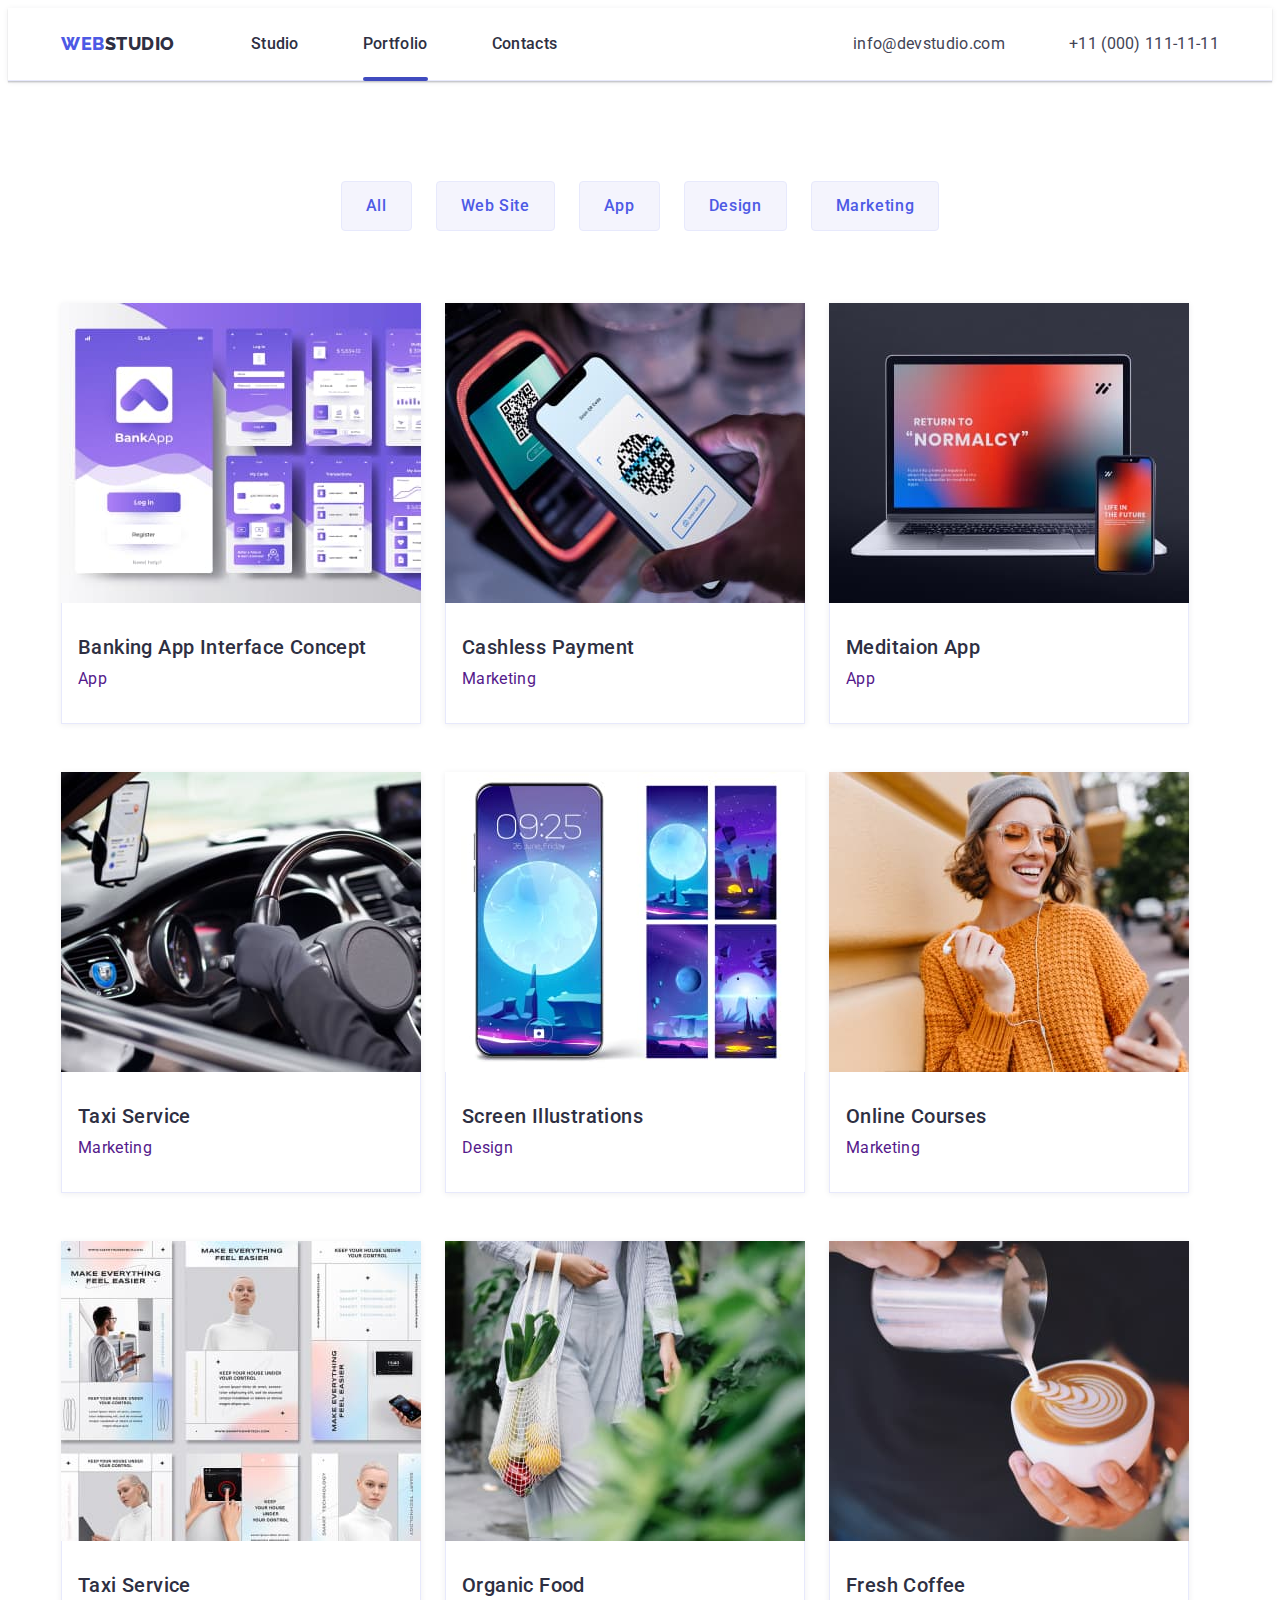
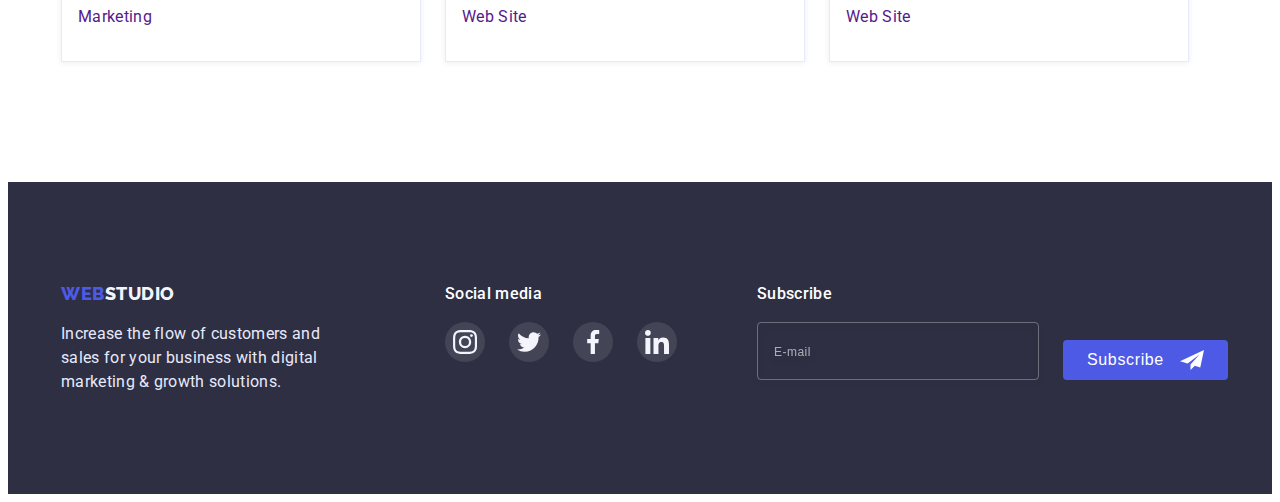
==== portfolio.html @ d03c4523 "Start" ====
<!DOCTYPE html>
<html lang="eng">
	<head>
		<meta charset="UTF-8">
		<meta http-equiv="X-UA-Compatible" content="IE=edge">
		<meta name="viewport" content="width=device-width, initial-scale=1.0">
		<title>Portfolio</title>
		<link rel="preconnect" href="https://fonts.googleapis.com">
		<link rel="preconnect" href="https://fonts.gstatic.com" crossorigin>
		<link href="https://fonts.googleapis.com/css2?family=Raleway:wght@800&family=Roboto:wght@400;500;700;900&display=swap" rel="stylesheet">
		<link rel="stylesheet" href="https://cdnjs.cloudflare.com/ajax/libs/modern-normalize/1.1.0/modern-normalize.min.css"
			integrity="sha512-wpPYUAdjBVSE4KJnH1VR1HeZfpl1ub8YT/NKx4PuQ5NmX2tKuGu6U/JRp5y+Y8XG2tV+wKQpNHVUX03MfMFn9Q=="
			crossorigin="anonymous" referrerpolicy="no-referrer" />
		<link rel="stylesheet" href="./css/styles.css">
	</head>
	<body>
		<header class="header">
			<div class="container container-header">
				<nav class="nav-menu">
					<a href="./index.html" class="logo link"><span class="accent">Web</span>Studio</a>
					<ul class="menu list">
						<li class="menu-item"><a href="./index.html" class="menu-item-link link">Studio</a></li>
						<li class="menu-item"><a href="./portfolio.html" class="menu-item-link link current">Portfolio</a></li>
						<li class="menu-item"><a href="#" class="menu-item-link link">Contacts</a></li>
					</ul>
				</nav>
				<address class="address">
					<ul class="contact list">
						<li class="contact-item"><a class="contact-item-link link" href="mailto:info@devstudio.com">info@devstudio.com</a></li>
						<li class="contact-item"><a class="contact-item-link link" href="tel:+110001111111">+11 (000) 111-11-11</a></li>
					</ul>
				</address>
			</div>
		</header>
		<main>
			<section class="breadcrumbs">
				<div class="container">
						<ul class="breadcrumbs-list list">
							<li class="breadcrumbs-list-item"><button class="breadcrumbs-btn" type="button">All</button></li>
							<li class="breadcrumbs-list-item"><button class="breadcrumbs-btn" type="button">Web Site</button></li>
							<li class="breadcrumbs-list-item"><button class="breadcrumbs-btn" type="button">App</button></li>
							<li class="breadcrumbs-list-item"><button class="breadcrumbs-btn" type="button">Design</button></li>
							<li class="breadcrumbs-list-item"><button class="breadcrumbs-btn" type="button">Marketing</button></li>
						</ul>
						<ul class="list wrap">
							<li class="picture">
								<a href="" class="picture-link link">
									<div class="hidden-list">
										<div class="overlay">
											<p class="overlay-text">
												14 Stylish and User-Friendly App Design Concepts · 
												Task Manager App · 
												Calorie Tracker App · 
												Exotic Fruit Ecommerce App ·
												Cloud Storage App
											</p>
										</div>
										<img src="./images/img1.jpg" alt="app" class="img" width="360" height="300" />
									</div>
										<div class="breadcrumbs-text breadcrumbs-border">
											<h3 class="list-title">Banking App Interface Concept</h3>
											<p class="text">App</p>
										</div>
								</a>
							</li>
							<li class="picture">
								<a href="" class="picture-link link">
									<div class="hidden-list">
										<div class="overlay">
											<p class="overlay-text">
												14 Stylish and User-Friendly App Design Concepts ·
												Task Manager App ·
												Calorie Tracker App ·
												Exotic Fruit Ecommerce App ·
												Cloud Storage App
											</p>
										</div>
										<img src="./images/img2.jpg" alt="marketing" class="img" width="360" height="300" />
									</div>
									<div class="breadcrumbs-text breadcrumbs-border">
										<h3 class="list-title">Cashless Payment</h3>
										<p class="text">Marketing</p>
									</div>
								</a>
							</li>
							<li class="picture">
								<a href="" class="picture-link link">
									<div class="hidden-list">
										<div class="overlay">
											<p class="overlay-text">
												14 Stylish and User-Friendly App Design Concepts ·
												Task Manager App ·
												Calorie Tracker App ·
												Exotic Fruit Ecommerce App ·
												Cloud Storage App
											</p>
										</div>
										<img src="./images/img3.jpg" alt="app" class="img" width="360" height="300" />
									</div>
									<div class="breadcrumbs-text breadcrumbs-border">
										<h3 class="list-title">Meditaion App</h3>
										<p class="text">App</p>
									</div>
								</a>
							</li>
							<li class="picture">
								<a href="" class="picture-link link">
									<div class="hidden-list">
										<div class="overlay">
											<p class="overlay-text">
												14 Stylish and User-Friendly App Design Concepts ·
												Task Manager App ·
												Calorie Tracker App ·
												Exotic Fruit Ecommerce App ·
												Cloud Storage App
											</p>
										</div>
										<img src="./images/img4.jpg" alt="marketing" class="img" width="360" height="300" />
									</div>
									<div class="breadcrumbs-text breadcrumbs-border">
										<h3 class="list-title">Taxi Service</h3>
										<p class="text">Marketing</p>
									</div>
								</a>
							</li>
							<li class="picture">
								<a href="" class="picture-link link">
									<div class="hidden-list">
										<div class="overlay">
											<p class="overlay-text">
												14 Stylish and User-Friendly App Design Concepts ·
												Task Manager App ·
												Calorie Tracker App ·
												Exotic Fruit Ecommerce App ·
												Cloud Storage App
											</p>
										</div>
										<img src="./images/img5.jpg" alt="design" class="img" width="360" height="300" />
									</div>
									<div class="breadcrumbs-text breadcrumbs-border">
										<h3 class="list-title">Screen Illustrations</h3>
										<p class="text">Design</p>
									</div>
								</a>
							</li>
							<li class="picture">
								<a href="" class="picture-link link">
									<div class="hidden-list">
										<div class="overlay">
											<p class="overlay-text">
												14 Stylish and User-Friendly App Design Concepts ·
												Task Manager App ·
												Calorie Tracker App ·
												Exotic Fruit Ecommerce App ·
												Cloud Storage App
											</p>
										</div>
										<img src="./images/img6.jpg" alt="marketing" class="img" width="360" height="300" />
									</div>
									<div class="breadcrumbs-text breadcrumbs-border">
										<h3 class="list-title">Online Courses</h3>
										<p class="text">Marketing</p>
									</div>
								</a>
						</li>
						<li class="picture">
							<a href="" class="picture-link link">
								<div class="hidden-list">
									<div class="overlay">
										<p class="overlay-text">
											14 Stylish and User-Friendly App Design Concepts ·
											Task Manager App ·
											Calorie Tracker App ·
											Exotic Fruit Ecommerce App ·
											Cloud Storage App
										</p>
									</div>
									<img src="./images/img7.jpg" alt="design" class="img" width="360" height="300" />
								</div>
								<div class="breadcrumbs-text breadcrumbs-border">
									<h3 class="list-title">Taxi Service</h3>
									<p class="text">Marketing</p>
								</div>
							</a>
						</li>
						<li class="picture">
							<a href="" class="picture-link link">
								<div class="hidden-list">
									<div class="overlay">
										<p class="overlay-text">
											14 Stylish and User-Friendly App Design Concepts ·
											Task Manager App ·
											Calorie Tracker App ·
											Exotic Fruit Ecommerce App ·
											Cloud Storage App
										</p>
									</div>
									<img src="./images/img8.jpg" alt="website" class="img" width="360" height="300" />
								</div>
								<div class="breadcrumbs-text breadcrumbs-border">
									<h3 class="list-title">Organic Food</h3>
									<p class="text">Web Site</p>
								</div>
							</a>
						</li>
						<li class="picture">
							<a href="" class="picture-link link">
								<div class="hidden-list">
									<div class="overlay">
										<p class="overlay-text">
											14 Stylish and User-Friendly App Design Concepts ·
											Task Manager App ·
											Calorie Tracker App ·
											Exotic Fruit Ecommerce App ·
											Cloud Storage App
										</p>
									</div>
									<img src="./images/img9.jpg" alt="website" class="img" width="360" height="300" />
								</div>
								<div class="breadcrumbs-text breadcrumbs-border">
									<h3 class="list-title">Fresh Coffee</h3>
									<p class="text">Web Site</p>
								</div>
							</a>
						</li>
					</ul>
				</div>
			</section>
		</main>
		<footer class="footer">
			<div class="container footer-container">
				<div>
					<a href="./" class="logo link"><span class="accent">Web</span><span class="accent-light">Studio</span></a>
					<p class="text footer-text">Increase the flow of customers and
						sales for your business with digital
						marketing & growth solutions.</p>
				</div>
				<div class="soc-media">
					<p class="media">Social media</p>
					<ul class="list">
						<li>
							<a href="" class="soc-link">
								<svg class="soc-icon" width="24" height="24">
									<use href="./images/icons.svg#icon-instagram"></use>
								</svg>
							</a>
						</li>
						<li>
							<a href="" class="soc-link">
								<svg class="soc-icon" width="24" height="24">
									<use href="./images/icons.svg#icon-twitter"></use>
								</svg>
							</a>
						</li>
						<li>
							<a href="" class="soc-link">
								<svg class="soc-icon" width="24" height="24">
									<use href="./images/icons.svg#icon-facebook"></use>
								</svg>
							</a>
						</li>
						<li>
							<a href="" class="soc-link">
								<svg class="soc-icon" width="24" height="24">
									<use href="./images/icons.svg#icon-linkedin"></use>
								</svg>
							</a>
						</li>
					</ul>
				</div>
				<form class="footer-sub">
          <p class="footer-sub-label">Subscribe</p>
          <div class="footer-wraper">
            <input class="user-mail-sub" aria-label="email" type="mail" name="user-mail-sub" placeholder="E-mail"/>
            <button class="sub-btn" type="submit"> 
						<p class="footer-sub-titel">Subscribe</p>	
              <svg class="sub-svg">
                <use href="./images/icons.svg#icon-frame"></use>
              </svg>
            </button>
          </div>
        </form>
			</div>
		</footer>
	</body>
</html>
---- css/styles.css ----
/* --Utility-- */
:root {
  --main-dark-color: #2e2f42;
  --main-light-color: #f4f4fd;
  --hover-color: #404bbf;
  --social: #4d5ae5;
  --text-subt: #8e8f99;
  --function: 250ms cubic-bezier(0.4, 0, 0.2, 1);
}

body {
  font-family: "Roboto", sans-serif;
  letter-spacing: 0.02em;
  color: #434455;
}

h1,
h2,
h3,
h4,
p {
  margin: 0;
}

ul,
ol {
  margin: 0;
  padding-left: 0;
}

button {
  cursor: pointer;
}

.list {
  list-style: none;
  display: flex;
  column-gap: 24px;
}

.link {
  text-decoration: none;
}

.address {
  margin-left: auto;
}

.visually-hidden {
  position: absolute;
  white-space: nowrap;
  width: 1px;
  height: 1px;
  overflow: hidden;
  border: 0;
  padding: 0;
  clip: rect(0 0 0 0);
  clip-path: inset(50%);
  margin: -1px;
}

.section-img {
  padding-bottom: 120px;
}
.section {
  padding-top: 120px;
  padding-bottom: 120px;
}

.img {
  display: block;
  height: auto;
}

.container {
  max-width: 1158px;
  margin: 0 auto;
  padding: 0 15px;
}

.wrap {
  flex-wrap: wrap;
  margin-top: 72px;
  row-gap: 48px;
}

/* --Logo-- */

.logo {
  font-family: "Raleway";
  font-weight: 800;
  font-size: 18px;
  line-height: calc(24 / 18);
  align-items: center;
  letter-spacing: 0.03em;
  text-transform: uppercase;
  color: var(--main-dark-color);
}

.accent {
  color: var(--social);
}
.accent-light {
  color: var(--main-light-color);
}

/* --Nav-- */

.header {
  border-bottom: 1px solid #e7e9fc;
  padding: 24px 0;
  box-shadow: 0px 2px 1px rgba(46, 47, 66, 0.08),
    0px 1px 1px rgba(46, 47, 66, 0.16), 0px 1px 6px rgba(46, 47, 66, 0.08);
}
.container-header {
  display: flex;
  align-items: center;
}

.nav-menu {
  display: flex;
}

.menu {
  margin-left: 76px;
  display: flex;
}

.menu-item:not(:first-child) {
  margin-left: 40px;
}

.menu-item-link {
  font-weight: 500;
  font-size: 16px;
  line-height: calc(24 / 16);
  letter-spacing: 0.02em;
  color: var(--main-dark-color);
  position: relative;
  transition: color var(--function);
}

.current::after {
  content: "";
  position: absolute;
  display: block;
  top: 43px;
  width: 100%;
  height: 4px;
  background: #404bbf;
  border-radius: 2px;
}

.menu-item-link:is(:focus, :hover) {
  color: var(--hover-color);
}

.contact-item-link {
  font-style: normal;
  font-weight: 400;
  font-size: 16px;
  line-height: calc(24 / 16);
  letter-spacing: 0.02em;
  color: #434455;
  transition: color var(--function);
}

.contact-item:first-child {
  margin-right: 40px;
}

.contact-item-link:is(:focus, :hover) {
  color: var(--hover-color);
}

/* --Hero-- */

.hero {
  background-color: #2e2f42;
  background-image: linear-gradient(
      rgba(46, 47, 66, 0.7),
      rgba(46, 47, 66, 0.7)
    ),
    url(../images/hero-bg.jpg);
  background-repeat: no-repeat;
  background-position: center;
  background-size: 1440px, 1440px, cover;
  padding-top: 188px;
  padding-bottom: 188px;
}

.hero-title {
  font-weight: 600;
  font-size: 56px;
  line-height: calc(60 / 56);
  text-align: center;
  color: #ffffff;
  max-width: 490px;
  margin: 0 auto 48px auto;
}

.hero-btn-center {
  text-align: center;
}

.hero-btn {
  font-family: inherit;
  background-color: var(--social);
  font-weight: 500;
  font-size: 16px;
  line-height: calc(19 / 16);
  letter-spacing: 0.04em;
  color: #ffffff;
  border-radius: 4px;
  padding: 16px 32px;
  min-width: 180px;
  box-shadow: 0px 4px 4px rgba(0, 0, 0, 0.15);
  border: 0;
  transition: background-color var(--function);
}
.hero-btn:is(:focus, :hover) {
  background-color: var(--hover-color);
}

/* --Main Text-- */

.main-svg {
  background-color: #f4f4fd;
  display: flex;
  justify-content: center;
  align-items: center;
  height: 112px;
  width: 264px;
  margin-bottom: 8px;
}

.list-title {
  font-style: normal;
  font-weight: 500;
  font-size: 20px;
  line-height: calc(24 / 20);
  letter-spacing: 0.02em;
  color: var(--main-dark-color);
  margin-bottom: 8px;
}

.text {
  font-size: 16px;
  line-height: calc(24 / 16);
  width: 264px;
}

.title {
  font-weight: 600;
  font-size: 36px;
  line-height: calc(40 / 36);
  letter-spacing: 0.02em;
  text-align: center;
  text-transform: capitalize;
  color: var(--main-dark-color);
  margin-bottom: 72px;
}

/* --Team-- */

.team-list {
  background-color: var(--main-light-color);
}

.team-item {
  flex-basis: calc((100% - 72px) / 4);
}

.team {
  background-color: #fff;
  box-shadow: 0px 1px 6px rgba(46, 47, 66, 0.08),
    0px 1px 1px rgba(46, 47, 66, 0.16), 0px 2px 1px rgba(46, 47, 66, 0.08);
  border-radius: 0px 0px 4px 4px;
}

.team-text {
  padding-top: 32px;
  padding-bottom: 32px;
  text-align: center;
}

.team-soc-list {
  display: flex;
  justify-content: center;
  gap: 24px;
}

.team-soc-item {
  width: 40px;
  height: 40px;
}

.team-soc-link {
  width: 100%;
  height: 100%;
  display: flex;
  border-radius: 50%;
  margin-top: 8px;
  background-color: var(--social);
  align-items: center;
  justify-content: center;
  transition: background-color var(--function);
}
.team-soc-link:is(:focus, :hover) {
  background-color: var(--hover-color);
}

/* --customers-- */

.customers-list {
  margin: 0 auto;
}

.customers-link {
  display: flex;
  justify-content: center;
  align-items: center;
  border: 1px solid var(--text-subt);
  fill: var(--text-subt);
  border-radius: 4px;
  width: 168px;
  height: 88px;
  transition: border-color var(--function);
}
.customers-link:is(:focus, :hover) {
  border-color: var(--hover-color);
}
.customers-link:is(:focus, :hover) svg {
  fill: var(--hover-color);
}

.customers-icon {
  transition: fill var(--function);
}

/* --breadcrumbs-- */

.breadcrumbs {
  padding-top: 100px;
  padding-bottom: 120px;
}

.breadcrumbs-text {
  padding-left: 16px;
  padding-top: 32px;
  padding-bottom: 32px;
}

.breadcrumbs-list {
  justify-content: center;
}

.breadcrumbs-btn {
  font-family: inherit;
  font-weight: 500;
  font-size: 16px;
  line-height: calc(24 / 16);
  text-align: center;
  letter-spacing: 0.04em;
  color: var(--social);
  background-color: var(--main-light-color);
  border: 1px solid #e7e9fc;
  border-radius: 4px;
  padding: 12px 24px;
  transition: background-color var(--function), color var(--function),
    border-color var(--function), box-shadow var(--function);
}

.breadcrumbs-btn:is(:focus, :hover) {
  background-color: var(--hover-color);
  color: #ffffff;
  border-color: var(--hover-color);
  box-shadow: 0px 3px 1px rgba(0, 0, 0, 0.1), 0px 2px 1px rgba(0, 0, 0, 0.08),
    0px 2px 2px rgba(0, 0, 0, 0.12);
}

.breadcrumbs-border {
  border-bottom: 1px solid #e7e9fc;
  border-left: 1px solid #e7e9fc;
  border-right: 1px solid #e7e9fc;
}

.picture {
  box-shadow: 0px 1px 6px rgba(46, 47, 66, 0.08);
  transition: box-shadow var(--function);
}

.picture:is(:focus, :hover) {
  box-shadow: 0px 1px 6px rgba(46, 47, 66, 0.08),
    0px 1px 1px rgba(46, 47, 66, 0.16), 0px 2px 1px rgba(46, 47, 66, 0.08);
  cursor: pointer;
}

.picture-link:is(:focus, :hover) .overlay {
  transform: translate(0, 0);
}

.hidden-list {
  position: relative;
  overflow: hidden;
}

.overlay {
  padding: 40px 32px 0 32px;
  position: absolute;
  top: 0;
  left: 0;
  height: 100%;
  width: 100%;
  background-color: var(--social);
  transform: translateY(100%);
  transition: transform var(--function);
  /* overflow: auto; */
}

.overlay-text {
  font-weight: 400;
  font-size: 16px;
  line-height: calc(24 / 16);
  letter-spacing: 0.02em;
  color: #f4f4fd;
}

/* --Footer-- */

.footer {
  background-color: var(--main-dark-color);
  padding: 100px 0;
}

.footer-container {
  display: flex;
}

.footer-text {
  color: #e7e9fc;
  margin-top: 16px;
  width: 264px;
}

.soc-media {
  margin-left: 120px;
}

.media {
  color: #ffffff;
  margin-bottom: 16px;
  font-weight: 500;
  font-size: 16px;
  line-height: 24px;
}

.soc-link {
  display: flex;
  justify-content: center;
  align-items: center;
  fill: var(--main-light-color);
  background-color: rgba(255, 255, 255, 0.1);
  border-radius: 50%;
  height: 40px;
  width: 40px;
  transition: background-color var(--function);
}

.soc-link:is(:focus, :hover) {
  background-color: #31d0aa;
}

.footer-sub {
  margin-left: 80px;
}
.footer-wraper {
  display: flex;
  align-items: center;
  gap: 24px;
}

.user-mail-sub {
  border: 1px solid rgba(255, 255, 255, 0.3);
  filter: drop-shadow(0px 4px 4px rgba(0, 0, 0, 0.15));
  background-color: transparent;
  border-radius: 4px;
  padding: 8px 0 8px 16px;
  height: 40px;
  width: 264px;
  color: #ffffff;
}

.user-mail-sub::placeholder {
  font-size: 12px;
  line-height: 24px;
  letter-spacing: 0.04em;
  color: rgba(255, 255, 255, 0.6);
}

.footer-sub-label {
  font-weight: 500;
  font-size: 16px;
  line-height: 24px;
  letter-spacing: 0.02em;
  color: #ffffff;
  margin-bottom: 16px;
}

.sub-btn {
  display: flex;
  flex-direction: row;
  justify-content: center;
  align-self: end;
  max-height: 40px;
  gap: 16px;
  padding: 8px 24px;
  background: var(--social);
  border: 0;
  border-radius: 4px;
  color: #ffffff;
  transition: background-color var(--function), box-shadow var(--function),
    border-color var(--function);
}

.footer-sub-titel {
  font-weight: 500;
  font-size: 16px;
  line-height: calc(24 / 16);
  display: flex;
  align-items: center;
  text-align: center;
  letter-spacing: 0.04em;
}

.sub-btn:is(:hover, :focus) {
  background-color: var(--hover-color);
  box-shadow: 0px 4px 4px rgba(0, 0, 0, 0.15);
  border-color: var(--hover-color);
}

.sub-svg {
  height: 24px;
  width: 24px;
  fill: #ffffff;
}

/* -----------modal------------ */

.backdrop {
  position: fixed;
  top: 0;
  width: 100%;
  height: 100%;
  background-color: rgba(46, 47, 66, 0.4);
  transition: opacity var(--function), visibility var(--function);
}

.is-hidden {
  opacity: 0;
  visibility: hidden;
  pointer-events: none;
}

.modal {
  position: absolute;
  top: 50%;
  left: 50%;
  transform: translate(-50%, -50%) scale(1);
  width: 408px;
  min-height: 576px;
  background: #fcfcfc;
  box-shadow: 0px 1px 1px rgba(0, 0, 0, 0.14), 0px 1px 3px rgba(0, 0, 0, 0.12),
    0px 2px 1px rgba(0, 0, 0, 0.2);
  border-radius: 4px;
  padding: 72px 24px 24px 24px;
  transition: transform 300ms linear;
}

.backdrop.is-hidden .modal {
  transform: translate(-50%, -50%) scale(0);
}

.modal-close {
  width: 24px;
  height: 24px;
  background: #e7e9fc;
  border: 1px solid rgba(0, 0, 0, 0.1);
  border-radius: 50%;
  display: flex;
  justify-content: center;
  align-items: center;
  top: 24px;
  right: 24px;
  position: absolute;
  transition: background-color var(--function);
}

.modal-close-svg {
  fill: #000000;
  height: 8px;
  width: 8px;
}

.modal-close:is(:hover, :focus) {
  background-color: var(--hover-color);
}
.modal-close:is(:hover, :focus) .modal-close-svg {
  fill: #ffffff;
}

.modal-label {
  display: flex;
  flex-direction: column;
  margin-bottom: 8px;
}

.label-title {
  display: block;
  font-size: 12px;
  line-height: calc(16 / 12);
  letter-spacing: 0.04em;
  color: var(--text-subt);
  margin-bottom: 4px;
}

.modal-input-wrapper {
  position: relative;
}

.modal-input {
  width: 100%;
  padding-left: 38px;
  padding-top: 8px;
  padding-bottom: 8px;
  border: 1px solid rgba(33, 33, 33, 0.2);
  border-radius: 4px;
  outline: none;
  transition: border-color var(--function);
}
.modal-input:focus {
  border-color: var(--social);
}

.modal-input-svg {
  position: absolute;
  top: 50%;
  left: 16px;
  width: 18px;
  height: 18px;
  fill: var(--main-dark-color);
  transition: fill var(--function);
  transform: translateY(-50%);
}
.modal-input:focus + .modal-input-svg {
  fill: var(--social);
}

.modal-label-comment {
  display: block;
  margin-bottom: 16px;
}

.user-message {
  width: 360px;
  height: 120px;
  resize: none;
  border: 1px solid rgba(33, 33, 33, 0.2);
  border-radius: 4px;
  padding: 8px 16px;
  outline: none;
  transition: border-color var(--function);
}
.user-message:focus {
  border-color: var(--social);
}

.modal-check:checked + .label-check::before {
  border: 1.25px solid var(--hover-color);
  background-color: var(--hover-color);
}
.modal-check:focus + .label-check::before {
  border: 1.25px solid var(--hover-color);
}

.label-check {
  position: relative;
  display: flex;
  justify-content: center;
  margin-bottom: 24px;
  font-size: 12px;
  line-height: 16px;
  letter-spacing: 0.04em;
  color: #757575;
}
.label-check::before {
  content: "";
  position: absolute;
  left: 0;
  top: 0;
  height: 16px;
  width: 16px;
  border-radius: 2px;
  border: 1.25px solid var(--main-dark-color);
  background-image: url(../images/Vector.svg);
  background-position: 50% 50%;
  background-repeat: no-repeat;
  background-size: 10px 8px;
}

.modal-btn {
  padding: 16px 32px;
  background: var(--social);
  border: 0;
  border-radius: 4px;
  color: #ffffff;
  min-width: 169px;
  text-align: center;
  margin-left: 100px;
  transition: background-color var(--function), box-shadow var(--function);
}
.modal-btn:is(:focus, :hover) {
  background-color: var(--hover-color);
  box-shadow: 0px 4px 4px rgba(0, 0, 0, 0.15);
}

.modal-title {
  font-weight: 500;
  font-size: 16px;
  line-height: calc(24 / 16);
  text-align: center;
  letter-spacing: 0.02em;
  color: var(--main-dark-color);
  margin-bottom: 16px;
}

.modal-input {
  width: 100%;
  padding: 8px 0px 8px 38px;
  border: 1px solid rgba(33, 33, 33, 0.2);
  border-radius: 4px;
  outline: none;
  transition: border-color var(--function);
}
.modal-input:focus {
  border-color: var(--social);
}
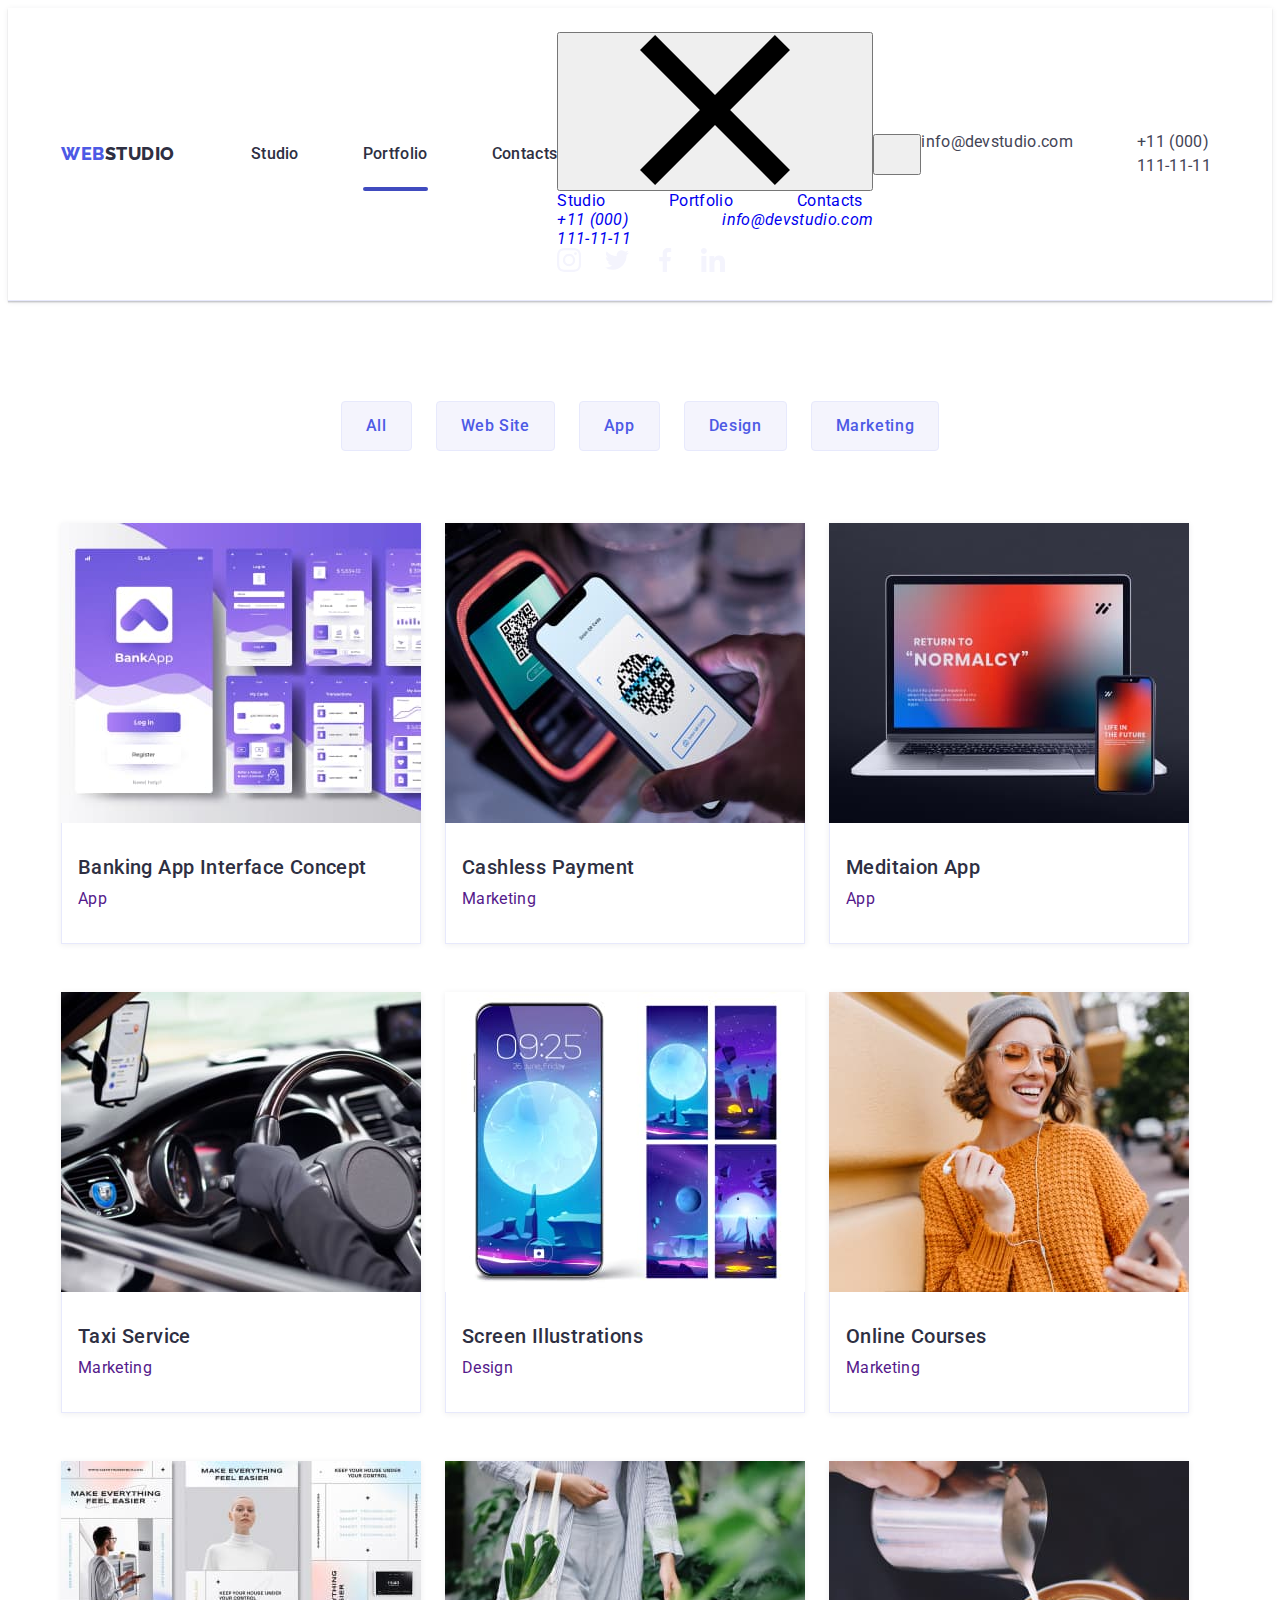
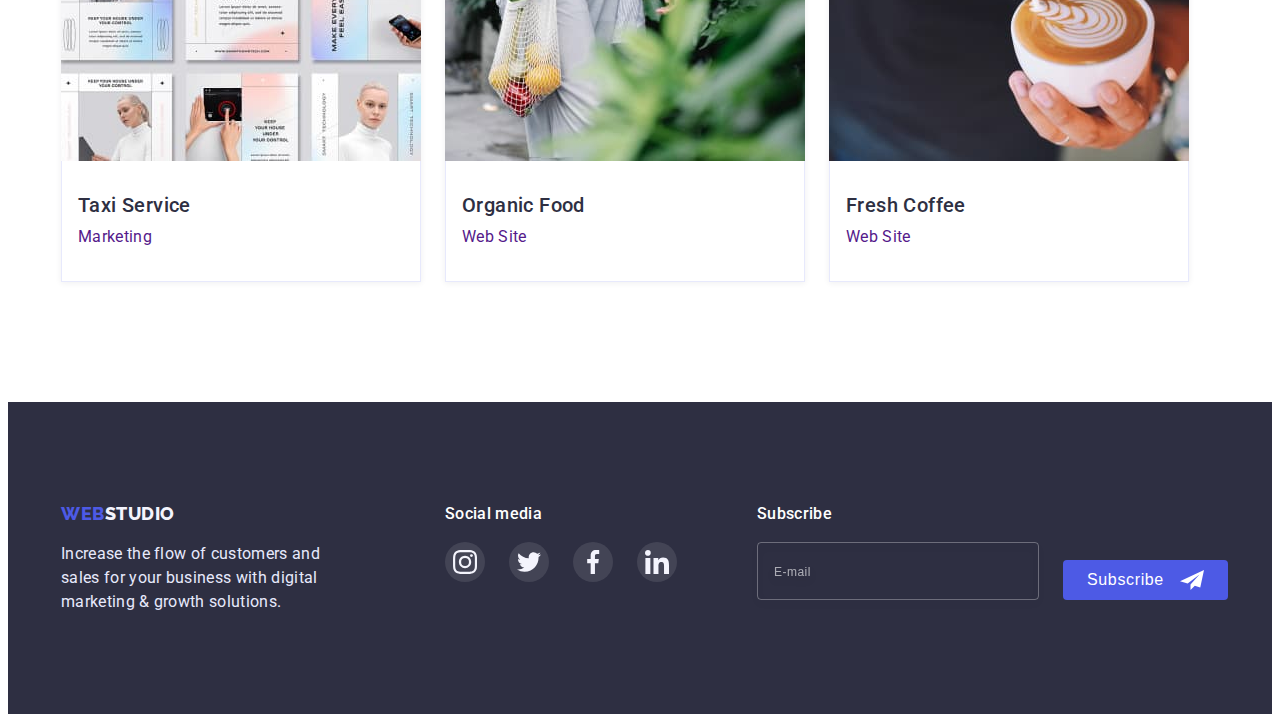
==== commit 6f0f6646: "second commit" ====
--- a/portfolio.html
+++ b/portfolio.html
@@ -1,286 +1,452 @@
 <!DOCTYPE html>
 <html lang="eng">
-	<head>
-		<meta charset="UTF-8">
-		<meta http-equiv="X-UA-Compatible" content="IE=edge">
-		<meta name="viewport" content="width=device-width, initial-scale=1.0">
-		<title>Portfolio</title>
-		<link rel="preconnect" href="https://fonts.googleapis.com">
-		<link rel="preconnect" href="https://fonts.gstatic.com" crossorigin>
-		<link href="https://fonts.googleapis.com/css2?family=Raleway:wght@800&family=Roboto:wght@400;500;700;900&display=swap" rel="stylesheet">
-		<link rel="stylesheet" href="https://cdnjs.cloudflare.com/ajax/libs/modern-normalize/1.1.0/modern-normalize.min.css"
-			integrity="sha512-wpPYUAdjBVSE4KJnH1VR1HeZfpl1ub8YT/NKx4PuQ5NmX2tKuGu6U/JRp5y+Y8XG2tV+wKQpNHVUX03MfMFn9Q=="
-			crossorigin="anonymous" referrerpolicy="no-referrer" />
-		<link rel="stylesheet" href="./css/styles.css">
-	</head>
-	<body>
-		<header class="header">
-			<div class="container container-header">
-				<nav class="nav-menu">
-					<a href="./index.html" class="logo link"><span class="accent">Web</span>Studio</a>
-					<ul class="menu list">
-						<li class="menu-item"><a href="./index.html" class="menu-item-link link">Studio</a></li>
-						<li class="menu-item"><a href="./portfolio.html" class="menu-item-link link current">Portfolio</a></li>
-						<li class="menu-item"><a href="#" class="menu-item-link link">Contacts</a></li>
-					</ul>
-				</nav>
-				<address class="address">
-					<ul class="contact list">
-						<li class="contact-item"><a class="contact-item-link link" href="mailto:info@devstudio.com">info@devstudio.com</a></li>
-						<li class="contact-item"><a class="contact-item-link link" href="tel:+110001111111">+11 (000) 111-11-11</a></li>
-					</ul>
-				</address>
-			</div>
-		</header>
-		<main>
-			<section class="breadcrumbs">
-				<div class="container">
-						<ul class="breadcrumbs-list list">
-							<li class="breadcrumbs-list-item"><button class="breadcrumbs-btn" type="button">All</button></li>
-							<li class="breadcrumbs-list-item"><button class="breadcrumbs-btn" type="button">Web Site</button></li>
-							<li class="breadcrumbs-list-item"><button class="breadcrumbs-btn" type="button">App</button></li>
-							<li class="breadcrumbs-list-item"><button class="breadcrumbs-btn" type="button">Design</button></li>
-							<li class="breadcrumbs-list-item"><button class="breadcrumbs-btn" type="button">Marketing</button></li>
-						</ul>
-						<ul class="list wrap">
-							<li class="picture">
-								<a href="" class="picture-link link">
-									<div class="hidden-list">
-										<div class="overlay">
-											<p class="overlay-text">
-												14 Stylish and User-Friendly App Design Concepts · 
-												Task Manager App · 
-												Calorie Tracker App · 
-												Exotic Fruit Ecommerce App ·
-												Cloud Storage App
-											</p>
-										</div>
-										<img src="./images/img1.jpg" alt="app" class="img" width="360" height="300" />
-									</div>
-										<div class="breadcrumbs-text breadcrumbs-border">
-											<h3 class="list-title">Banking App Interface Concept</h3>
-											<p class="text">App</p>
-										</div>
-								</a>
-							</li>
-							<li class="picture">
-								<a href="" class="picture-link link">
-									<div class="hidden-list">
-										<div class="overlay">
-											<p class="overlay-text">
-												14 Stylish and User-Friendly App Design Concepts ·
-												Task Manager App ·
-												Calorie Tracker App ·
-												Exotic Fruit Ecommerce App ·
-												Cloud Storage App
-											</p>
-										</div>
-										<img src="./images/img2.jpg" alt="marketing" class="img" width="360" height="300" />
-									</div>
-									<div class="breadcrumbs-text breadcrumbs-border">
-										<h3 class="list-title">Cashless Payment</h3>
-										<p class="text">Marketing</p>
-									</div>
-								</a>
-							</li>
-							<li class="picture">
-								<a href="" class="picture-link link">
-									<div class="hidden-list">
-										<div class="overlay">
-											<p class="overlay-text">
-												14 Stylish and User-Friendly App Design Concepts ·
-												Task Manager App ·
-												Calorie Tracker App ·
-												Exotic Fruit Ecommerce App ·
-												Cloud Storage App
-											</p>
-										</div>
-										<img src="./images/img3.jpg" alt="app" class="img" width="360" height="300" />
-									</div>
-									<div class="breadcrumbs-text breadcrumbs-border">
-										<h3 class="list-title">Meditaion App</h3>
-										<p class="text">App</p>
-									</div>
-								</a>
-							</li>
-							<li class="picture">
-								<a href="" class="picture-link link">
-									<div class="hidden-list">
-										<div class="overlay">
-											<p class="overlay-text">
-												14 Stylish and User-Friendly App Design Concepts ·
-												Task Manager App ·
-												Calorie Tracker App ·
-												Exotic Fruit Ecommerce App ·
-												Cloud Storage App
-											</p>
-										</div>
-										<img src="./images/img4.jpg" alt="marketing" class="img" width="360" height="300" />
-									</div>
-									<div class="breadcrumbs-text breadcrumbs-border">
-										<h3 class="list-title">Taxi Service</h3>
-										<p class="text">Marketing</p>
-									</div>
-								</a>
-							</li>
-							<li class="picture">
-								<a href="" class="picture-link link">
-									<div class="hidden-list">
-										<div class="overlay">
-											<p class="overlay-text">
-												14 Stylish and User-Friendly App Design Concepts ·
-												Task Manager App ·
-												Calorie Tracker App ·
-												Exotic Fruit Ecommerce App ·
-												Cloud Storage App
-											</p>
-										</div>
-										<img src="./images/img5.jpg" alt="design" class="img" width="360" height="300" />
-									</div>
-									<div class="breadcrumbs-text breadcrumbs-border">
-										<h3 class="list-title">Screen Illustrations</h3>
-										<p class="text">Design</p>
-									</div>
-								</a>
-							</li>
-							<li class="picture">
-								<a href="" class="picture-link link">
-									<div class="hidden-list">
-										<div class="overlay">
-											<p class="overlay-text">
-												14 Stylish and User-Friendly App Design Concepts ·
-												Task Manager App ·
-												Calorie Tracker App ·
-												Exotic Fruit Ecommerce App ·
-												Cloud Storage App
-											</p>
-										</div>
-										<img src="./images/img6.jpg" alt="marketing" class="img" width="360" height="300" />
-									</div>
-									<div class="breadcrumbs-text breadcrumbs-border">
-										<h3 class="list-title">Online Courses</h3>
-										<p class="text">Marketing</p>
-									</div>
-								</a>
-						</li>
-						<li class="picture">
-							<a href="" class="picture-link link">
-								<div class="hidden-list">
-									<div class="overlay">
-										<p class="overlay-text">
-											14 Stylish and User-Friendly App Design Concepts ·
-											Task Manager App ·
-											Calorie Tracker App ·
-											Exotic Fruit Ecommerce App ·
-											Cloud Storage App
-										</p>
-									</div>
-									<img src="./images/img7.jpg" alt="design" class="img" width="360" height="300" />
-								</div>
-								<div class="breadcrumbs-text breadcrumbs-border">
-									<h3 class="list-title">Taxi Service</h3>
-									<p class="text">Marketing</p>
-								</div>
-							</a>
-						</li>
-						<li class="picture">
-							<a href="" class="picture-link link">
-								<div class="hidden-list">
-									<div class="overlay">
-										<p class="overlay-text">
-											14 Stylish and User-Friendly App Design Concepts ·
-											Task Manager App ·
-											Calorie Tracker App ·
-											Exotic Fruit Ecommerce App ·
-											Cloud Storage App
-										</p>
-									</div>
-									<img src="./images/img8.jpg" alt="website" class="img" width="360" height="300" />
-								</div>
-								<div class="breadcrumbs-text breadcrumbs-border">
-									<h3 class="list-title">Organic Food</h3>
-									<p class="text">Web Site</p>
-								</div>
-							</a>
-						</li>
-						<li class="picture">
-							<a href="" class="picture-link link">
-								<div class="hidden-list">
-									<div class="overlay">
-										<p class="overlay-text">
-											14 Stylish and User-Friendly App Design Concepts ·
-											Task Manager App ·
-											Calorie Tracker App ·
-											Exotic Fruit Ecommerce App ·
-											Cloud Storage App
-										</p>
-									</div>
-									<img src="./images/img9.jpg" alt="website" class="img" width="360" height="300" />
-								</div>
-								<div class="breadcrumbs-text breadcrumbs-border">
-									<h3 class="list-title">Fresh Coffee</h3>
-									<p class="text">Web Site</p>
-								</div>
-							</a>
-						</li>
-					</ul>
-				</div>
-			</section>
-		</main>
-		<footer class="footer">
-			<div class="container footer-container">
-				<div>
-					<a href="./" class="logo link"><span class="accent">Web</span><span class="accent-light">Studio</span></a>
-					<p class="text footer-text">Increase the flow of customers and
-						sales for your business with digital
-						marketing & growth solutions.</p>
-				</div>
-				<div class="soc-media">
-					<p class="media">Social media</p>
-					<ul class="list">
-						<li>
-							<a href="" class="soc-link">
-								<svg class="soc-icon" width="24" height="24">
-									<use href="./images/icons.svg#icon-instagram"></use>
-								</svg>
-							</a>
-						</li>
-						<li>
-							<a href="" class="soc-link">
-								<svg class="soc-icon" width="24" height="24">
-									<use href="./images/icons.svg#icon-twitter"></use>
-								</svg>
-							</a>
-						</li>
-						<li>
-							<a href="" class="soc-link">
-								<svg class="soc-icon" width="24" height="24">
-									<use href="./images/icons.svg#icon-facebook"></use>
-								</svg>
-							</a>
-						</li>
-						<li>
-							<a href="" class="soc-link">
-								<svg class="soc-icon" width="24" height="24">
-									<use href="./images/icons.svg#icon-linkedin"></use>
-								</svg>
-							</a>
-						</li>
-					</ul>
-				</div>
-				<form class="footer-sub">
+  <head>
+    <meta charset="UTF-8" />
+    <meta http-equiv="X-UA-Compatible" content="IE=edge" />
+    <meta name="viewport" content="width=device-width, initial-scale=1.0" />
+    <title>Portfolio</title>
+    <link rel="preconnect" href="https://fonts.googleapis.com" />
+    <link rel="preconnect" href="https://fonts.gstatic.com" crossorigin />
+    <link
+      href="https://fonts.googleapis.com/css2?family=Raleway:wght@800&family=Roboto:wght@400;500;700;900&display=swap"
+      rel="stylesheet"
+    />
+    <link
+      rel="stylesheet"
+      href="https://cdnjs.cloudflare.com/ajax/libs/modern-normalize/1.1.0/modern-normalize.min.css"
+      integrity="sha512-wpPYUAdjBVSE4KJnH1VR1HeZfpl1ub8YT/NKx4PuQ5NmX2tKuGu6U/JRp5y+Y8XG2tV+wKQpNHVUX03MfMFn9Q=="
+      crossorigin="anonymous"
+      referrerpolicy="no-referrer"
+    />
+    <link rel="stylesheet" href="./css/styles.css" />
+  </head>
+  <body>
+    <header class="header">
+      <div class="container container-header">
+        <nav class="nav-menu">
+          <a href="./index.html" class="logo link"
+            ><span class="accent">Web</span>Studio</a
+          >
+          <ul class="menu list">
+            <li class="menu-item">
+              <a href="./index.html" class="menu-item-link link">Studio</a>
+            </li>
+            <li class="menu-item">
+              <a href="./portfolio.html" class="menu-item-link link current"
+                >Portfolio</a
+              >
+            </li>
+            <li class="menu-item">
+              <a href="#" class="menu-item-link link">Contacts</a>
+            </li>
+          </ul>
+        </nav>
+        <!---------- Mobile ---------->
+        <div class="menu-container js-menu-container" id="mobile-menu">
+          <button
+            class="mobile-btn-modal-close js-close-menu"
+            aria-expanded="false"
+            aria-controls="mobile-menu"
+            type="button"
+          >
+            <svg class="svg-close">
+              <use href="./images/icons.svg#icon-close"></use>
+            </svg>
+          </button>
+          <div class="mobile-menu">
+            <ul class="mobile-menu-list list">
+              <li class="menu-item">
+                <a
+                  href="./index.html"
+                  class="mobile-menu-link mobile-pages link"
+                  >Studio</a
+                >
+              </li>
+              <li class="menu-item">
+                <a href="./index.html" class="mobile-menu-link link"
+                  >Portfolio</a
+                >
+              </li>
+              <li class="menu-item">
+                <a href="#" class="mobile-menu-link link">Contacts</a>
+              </li>
+            </ul>
+            <address class="mobile-address">
+              <ul class="contact list">
+                <li class="contact-item">
+                  <a href="tel:+110001111111" class="contact-item-number link"
+                    >+11 (000) 111-11-11</a
+                  >
+                </li>
+                <li class="contact-item">
+                  <a
+                    href="mailto:info@devstudio.com"
+                    class="contact-item-mail link"
+                    >info@devstudio.com</a
+                  >
+                </li>
+              </ul>
+              <ul class="mobile-list-icon list">
+                <li>
+                  <a href="#" class="icon-container">
+                    <svg width="24" height="24">
+                      <use href="./images/icons.svg#icon-instagram"></use>
+                    </svg>
+                  </a>
+                </li>
+                <li>
+                  <a href="#" class="icon-container">
+                    <svg width="24" height="24">
+                      <use href="./images/icons.svg#icon-twitter"></use>
+                    </svg>
+                  </a>
+                </li>
+                <li>
+                  <a href="#" class="icon-container">
+                    <svg width="24" height="24">
+                      <use href="./images/icons.svg#icon-facebook"></use>
+                    </svg>
+                  </a>
+                </li>
+                <li>
+                  <a href="#" class="icon-container">
+                    <svg width="24" height="24">
+                      <use href="./images/icons.svg#icon-linkedin"></use>
+                    </svg>
+                  </a>
+                </li>
+              </ul>
+            </address>
+          </div>
+        </div>
+        <!---------- /Mobile ---------->
+        <button type="button" class="header-btn js-open-menu">
+          <svg class="header-btn-svg" height="32" width="32">
+            <use href="./images/icons.svg#icon-menu"></use>
+          </svg>
+        </button>
+        <address class="address">
+          <ul class="contact list">
+            <li class="contact-item">
+              <a class="contact-item-link link" href="mailto:info@devstudio.com"
+                >info@devstudio.com</a
+              >
+            </li>
+            <li class="contact-item">
+              <a class="contact-item-link link" href="tel:+110001111111"
+                >+11 (000) 111-11-11</a
+              >
+            </li>
+          </ul>
+        </address>
+      </div>
+    </header>
+    <main>
+      <section class="breadcrumbs">
+        <div class="container">
+          <ul class="breadcrumbs-list list">
+            <li class="breadcrumbs-list-item">
+              <button class="breadcrumbs-btn" type="button">All</button>
+            </li>
+            <li class="breadcrumbs-list-item">
+              <button class="breadcrumbs-btn" type="button">Web Site</button>
+            </li>
+            <li class="breadcrumbs-list-item">
+              <button class="breadcrumbs-btn" type="button">App</button>
+            </li>
+            <li class="breadcrumbs-list-item">
+              <button class="breadcrumbs-btn" type="button">Design</button>
+            </li>
+            <li class="breadcrumbs-list-item">
+              <button class="breadcrumbs-btn" type="button">Marketing</button>
+            </li>
+          </ul>
+          <ul class="list wrap">
+            <li class="picture">
+              <a href="" class="picture-link link">
+                <div class="hidden-list">
+                  <div class="overlay">
+                    <p class="overlay-text">
+                      14 Stylish and User-Friendly App Design Concepts · Task
+                      Manager App · Calorie Tracker App · Exotic Fruit Ecommerce
+                      App · Cloud Storage App
+                    </p>
+                  </div>
+                  <img
+                    src="./images/img1.jpg"
+                    alt="app"
+                    class="img"
+                    width="360"
+                    height="300"
+                  />
+                </div>
+                <div class="breadcrumbs-text breadcrumbs-border">
+                  <h3 class="list-title">Banking App Interface Concept</h3>
+                  <p class="text">App</p>
+                </div>
+              </a>
+            </li>
+            <li class="picture">
+              <a href="" class="picture-link link">
+                <div class="hidden-list">
+                  <div class="overlay">
+                    <p class="overlay-text">
+                      14 Stylish and User-Friendly App Design Concepts · Task
+                      Manager App · Calorie Tracker App · Exotic Fruit Ecommerce
+                      App · Cloud Storage App
+                    </p>
+                  </div>
+                  <img
+                    src="./images/img2.jpg"
+                    alt="marketing"
+                    class="img"
+                    width="360"
+                    height="300"
+                  />
+                </div>
+                <div class="breadcrumbs-text breadcrumbs-border">
+                  <h3 class="list-title">Cashless Payment</h3>
+                  <p class="text">Marketing</p>
+                </div>
+              </a>
+            </li>
+            <li class="picture">
+              <a href="" class="picture-link link">
+                <div class="hidden-list">
+                  <div class="overlay">
+                    <p class="overlay-text">
+                      14 Stylish and User-Friendly App Design Concepts · Task
+                      Manager App · Calorie Tracker App · Exotic Fruit Ecommerce
+                      App · Cloud Storage App
+                    </p>
+                  </div>
+                  <img
+                    src="./images/img3.jpg"
+                    alt="app"
+                    class="img"
+                    width="360"
+                    height="300"
+                  />
+                </div>
+                <div class="breadcrumbs-text breadcrumbs-border">
+                  <h3 class="list-title">Meditaion App</h3>
+                  <p class="text">App</p>
+                </div>
+              </a>
+            </li>
+            <li class="picture">
+              <a href="" class="picture-link link">
+                <div class="hidden-list">
+                  <div class="overlay">
+                    <p class="overlay-text">
+                      14 Stylish and User-Friendly App Design Concepts · Task
+                      Manager App · Calorie Tracker App · Exotic Fruit Ecommerce
+                      App · Cloud Storage App
+                    </p>
+                  </div>
+                  <img
+                    src="./images/img4.jpg"
+                    alt="marketing"
+                    class="img"
+                    width="360"
+                    height="300"
+                  />
+                </div>
+                <div class="breadcrumbs-text breadcrumbs-border">
+                  <h3 class="list-title">Taxi Service</h3>
+                  <p class="text">Marketing</p>
+                </div>
+              </a>
+            </li>
+            <li class="picture">
+              <a href="" class="picture-link link">
+                <div class="hidden-list">
+                  <div class="overlay">
+                    <p class="overlay-text">
+                      14 Stylish and User-Friendly App Design Concepts · Task
+                      Manager App · Calorie Tracker App · Exotic Fruit Ecommerce
+                      App · Cloud Storage App
+                    </p>
+                  </div>
+                  <img
+                    src="./images/img5.jpg"
+                    alt="design"
+                    class="img"
+                    width="360"
+                    height="300"
+                  />
+                </div>
+                <div class="breadcrumbs-text breadcrumbs-border">
+                  <h3 class="list-title">Screen Illustrations</h3>
+                  <p class="text">Design</p>
+                </div>
+              </a>
+            </li>
+            <li class="picture">
+              <a href="" class="picture-link link">
+                <div class="hidden-list">
+                  <div class="overlay">
+                    <p class="overlay-text">
+                      14 Stylish and User-Friendly App Design Concepts · Task
+                      Manager App · Calorie Tracker App · Exotic Fruit Ecommerce
+                      App · Cloud Storage App
+                    </p>
+                  </div>
+                  <img
+                    src="./images/img6.jpg"
+                    alt="marketing"
+                    class="img"
+                    width="360"
+                    height="300"
+                  />
+                </div>
+                <div class="breadcrumbs-text breadcrumbs-border">
+                  <h3 class="list-title">Online Courses</h3>
+                  <p class="text">Marketing</p>
+                </div>
+              </a>
+            </li>
+            <li class="picture">
+              <a href="" class="picture-link link">
+                <div class="hidden-list">
+                  <div class="overlay">
+                    <p class="overlay-text">
+                      14 Stylish and User-Friendly App Design Concepts · Task
+                      Manager App · Calorie Tracker App · Exotic Fruit Ecommerce
+                      App · Cloud Storage App
+                    </p>
+                  </div>
+                  <img
+                    src="./images/img7.jpg"
+                    alt="design"
+                    class="img"
+                    width="360"
+                    height="300"
+                  />
+                </div>
+                <div class="breadcrumbs-text breadcrumbs-border">
+                  <h3 class="list-title">Taxi Service</h3>
+                  <p class="text">Marketing</p>
+                </div>
+              </a>
+            </li>
+            <li class="picture">
+              <a href="" class="picture-link link">
+                <div class="hidden-list">
+                  <div class="overlay">
+                    <p class="overlay-text">
+                      14 Stylish and User-Friendly App Design Concepts · Task
+                      Manager App · Calorie Tracker App · Exotic Fruit Ecommerce
+                      App · Cloud Storage App
+                    </p>
+                  </div>
+                  <img
+                    src="./images/img8.jpg"
+                    alt="website"
+                    class="img"
+                    width="360"
+                    height="300"
+                  />
+                </div>
+                <div class="breadcrumbs-text breadcrumbs-border">
+                  <h3 class="list-title">Organic Food</h3>
+                  <p class="text">Web Site</p>
+                </div>
+              </a>
+            </li>
+            <li class="picture">
+              <a href="" class="picture-link link">
+                <div class="hidden-list">
+                  <div class="overlay">
+                    <p class="overlay-text">
+                      14 Stylish and User-Friendly App Design Concepts · Task
+                      Manager App · Calorie Tracker App · Exotic Fruit Ecommerce
+                      App · Cloud Storage App
+                    </p>
+                  </div>
+                  <img
+                    src="./images/img9.jpg"
+                    alt="website"
+                    class="img"
+                    width="360"
+                    height="300"
+                  />
+                </div>
+                <div class="breadcrumbs-text breadcrumbs-border">
+                  <h3 class="list-title">Fresh Coffee</h3>
+                  <p class="text">Web Site</p>
+                </div>
+              </a>
+            </li>
+          </ul>
+        </div>
+      </section>
+    </main>
+    <footer class="footer">
+      <div class="container footer-container">
+        <div>
+          <a href="./" class="logo link"
+            ><span class="accent">Web</span
+            ><span class="accent-light">Studio</span></a
+          >
+          <p class="text footer-text">
+            Increase the flow of customers and sales for your business with
+            digital marketing & growth solutions.
+          </p>
+        </div>
+        <div class="soc-media">
+          <p class="media">Social media</p>
+          <ul class="list">
+            <li>
+              <a href="" class="soc-link">
+                <svg class="soc-icon" width="24" height="24">
+                  <use href="./images/icons.svg#icon-instagram"></use>
+                </svg>
+              </a>
+            </li>
+            <li>
+              <a href="" class="soc-link">
+                <svg class="soc-icon" width="24" height="24">
+                  <use href="./images/icons.svg#icon-twitter"></use>
+                </svg>
+              </a>
+            </li>
+            <li>
+              <a href="" class="soc-link">
+                <svg class="soc-icon" width="24" height="24">
+                  <use href="./images/icons.svg#icon-facebook"></use>
+                </svg>
+              </a>
+            </li>
+            <li>
+              <a href="" class="soc-link">
+                <svg class="soc-icon" width="24" height="24">
+                  <use href="./images/icons.svg#icon-linkedin"></use>
+                </svg>
+              </a>
+            </li>
+          </ul>
+        </div>
+        <form class="footer-sub">
           <p class="footer-sub-label">Subscribe</p>
           <div class="footer-wraper">
-            <input class="user-mail-sub" aria-label="email" type="mail" name="user-mail-sub" placeholder="E-mail"/>
-            <button class="sub-btn" type="submit"> 
-						<p class="footer-sub-titel">Subscribe</p>	
+            <input
+              class="user-mail-sub"
+              aria-label="email"
+              type="mail"
+              name="user-mail-sub"
+              placeholder="E-mail"
+            />
+            <button class="sub-btn" type="submit">
+              <p class="footer-sub-titel">Subscribe</p>
               <svg class="sub-svg">
                 <use href="./images/icons.svg#icon-frame"></use>
               </svg>
             </button>
           </div>
         </form>
-			</div>
-		</footer>
-	</body>
-</html>+      </div>
+    </footer>
+    <script src="./js/mobile-menu.js"></script>
+  </body>
+</html>
--- a/css/styles.css
+++ b/css/styles.css
@@ -40,10 +40,6 @@
 
 .link {
   text-decoration: none;
-}
-
-.address {
-  margin-left: auto;
 }
 
 .visually-hidden {
@@ -84,6 +80,20 @@
   row-gap: 48px;
 }
 
+@media screen and (min-width: 320px) {
+  .section {
+    padding-top: 96px;
+    padding-bottom: 96px;
+  }
+}
+
+@media screen and (min-width: 1200px) {
+  .section {
+    padding-top: 120px;
+    padding-bottom: 120px;
+  }
+}
+
 /* --Logo-- */
 
 .logo {
@@ -104,7 +114,111 @@
   color: var(--main-light-color);
 }
 
+/* --Header-Menu-- */
+
+@media screen and (max-width: 767px) {
+  .menu {
+    display: none;
+  }
+  .address {
+    display: none;
+  }
+  .container {
+    width: 100%;
+    margin: 0 auto;
+    padding: 0 16px;
+  }
+  .menu-container {
+    width: 100%;
+    height: 100vh;
+    background-color: #ffffff;
+    position: fixed;
+    top: 0;
+    left: 0;
+    overflow: scroll;
+    z-index: 999;
+    padding-top: 80px;
+    padding: 40px;
+    background-color: #ffffff;
+    transform: translateX(100%);
+    transition: transform 250ms ease-in-out;
+  }
+  .menu-container.is-open {
+    transform: translateX(0);
+  }
+  .mobile-btn-modal-close {
+    position: absolute;
+    top: 40px;
+    right: 40px;
+    border-radius: 50%;
+    height: 24px;
+    width: 24%;
+    border: 1px solid rgba(0, 0, 0, 0.1);
+    background-color: var(--social);
+    display: flex;
+    justify-content: center;
+    align-items: center;
+    transition: background-color var(--function);
+  }
+  .mobile-menu {
+    height: 100%;
+    display: flex;
+    flex-direction: column;
+    justify-content: space-between;
+    transform: translate(0);
+  }
+  .mobile-menu-list {
+    display: flex;
+    flex-direction: column;
+    row-gap: 40px;
+  }
+  .menu-item {
+  }
+  .mobile-menu-link {
+  }
+  .mobile-pages {
+    color: var(--hover-color);
+  }
+  .mobile-address {
+  }
+  .contact {
+    display: flex;
+    column-gap: 24px;
+  }
+  .contact-item {
+    margin-right: 40px;
+  }
+  .contact-item-number {
+  }
+  .contact-item-mail {
+  }
+  .mobile-list-icon {
+    display: flex;
+    column-gap: 56px;
+    margin-top: 48px;
+  }
+  .header-btn {
+    border: none;
+    background-color: transparent;
+    height: 32px;
+    padding: 0;
+  }
+  .header-btn-svg {
+    fill: var(--main-dark-color);
+  }
+}
+
+@media screen and (max-width: 376px) {
+  .mobile-list-icon {
+    column-gap: 15%;
+  }
+}
+
 /* --Nav-- */
+
+.address {
+  margin-left: auto;
+}
 
 .header {
   border-bottom: 1px solid #e7e9fc;
@@ -550,8 +664,11 @@
 .backdrop {
   position: fixed;
   top: 0;
+  left: 0;
+  z-index: 100;
   width: 100%;
   height: 100%;
+  overflow: scroll;
   background-color: rgba(46, 47, 66, 0.4);
   transition: opacity var(--function), visibility var(--function);
 }
@@ -575,6 +692,19 @@
   border-radius: 4px;
   padding: 72px 24px 24px 24px;
   transition: transform 300ms linear;
+}
+@media screen and (max-width: 425px) {
+  .modal {
+    top: 10%;
+    left: 60%;
+    transform: translate(-50%, 0) scale(1);
+  }
+}
+@media screen and (min-width: 426px) {
+  .modal {
+    top: 10%;
+    transform: translate(-50%, 0) scale(1);
+  }
 }
 
 .backdrop.is-hidden .modal {
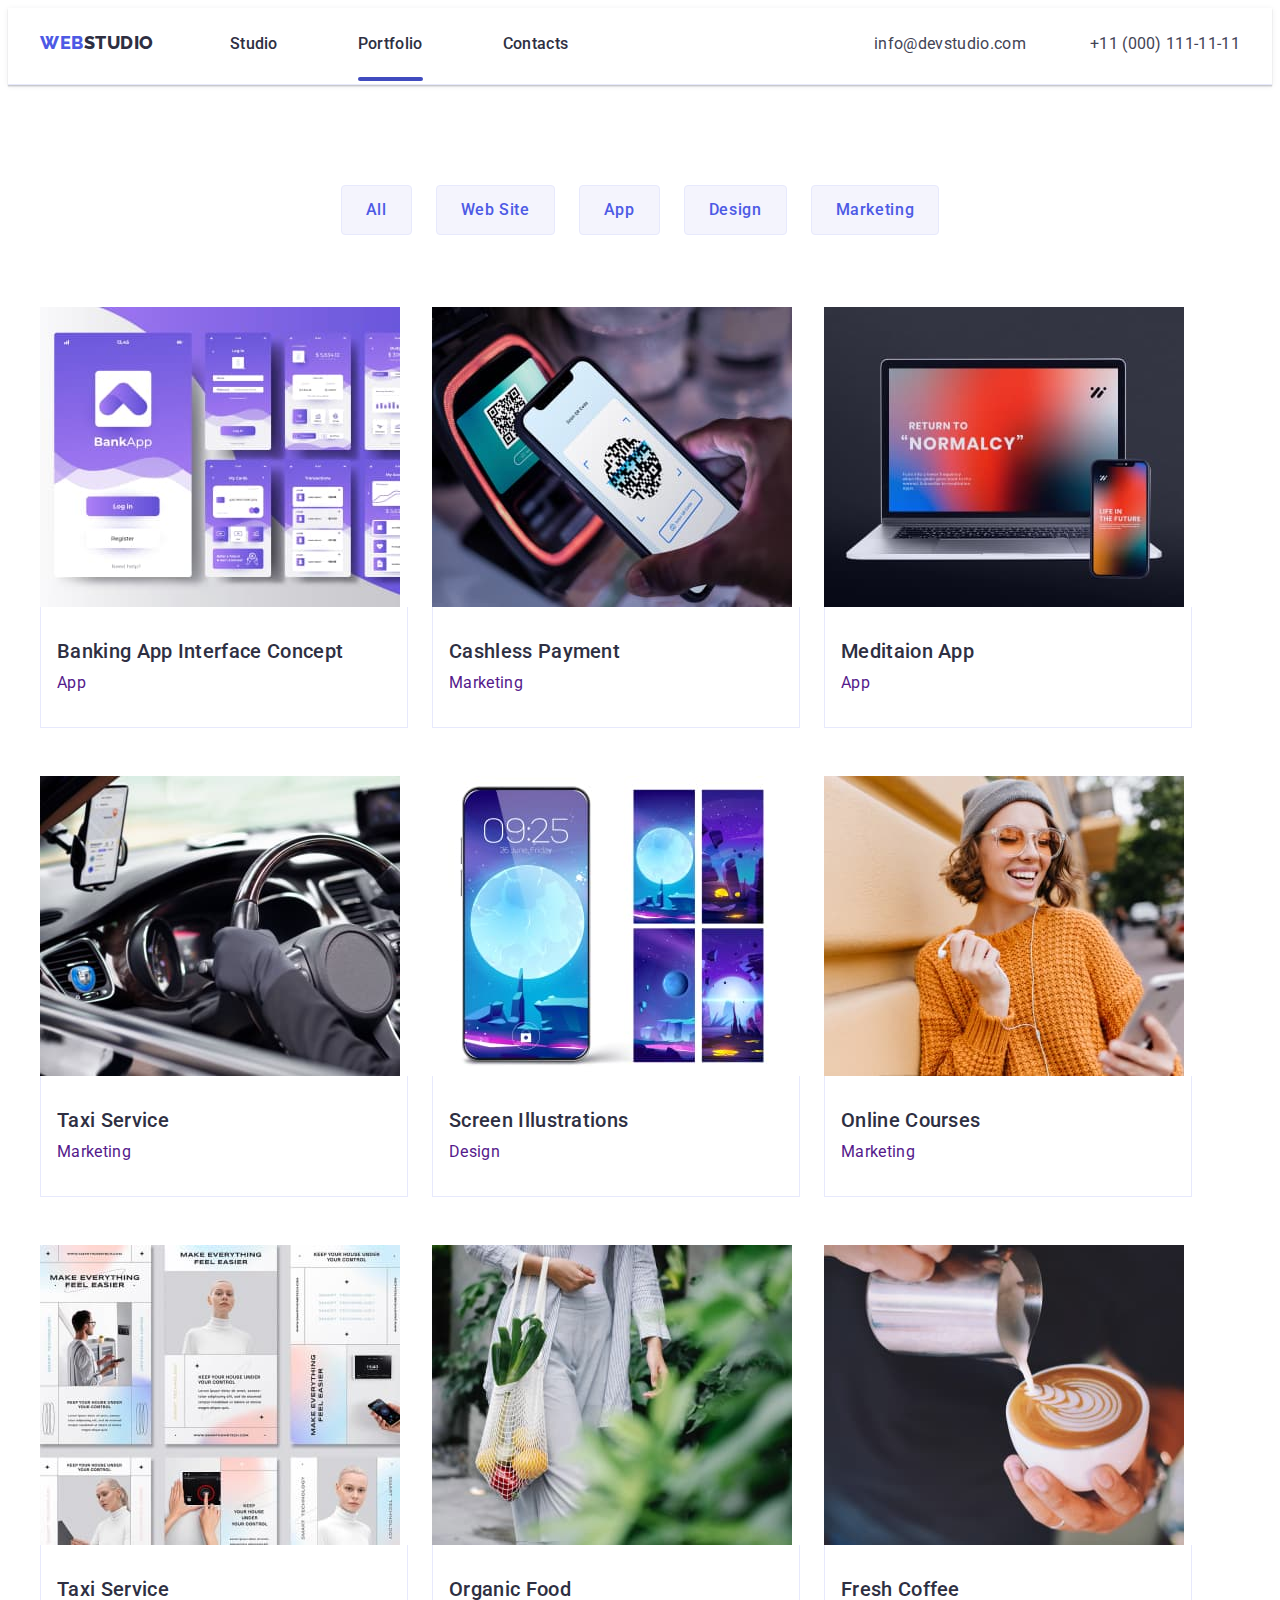
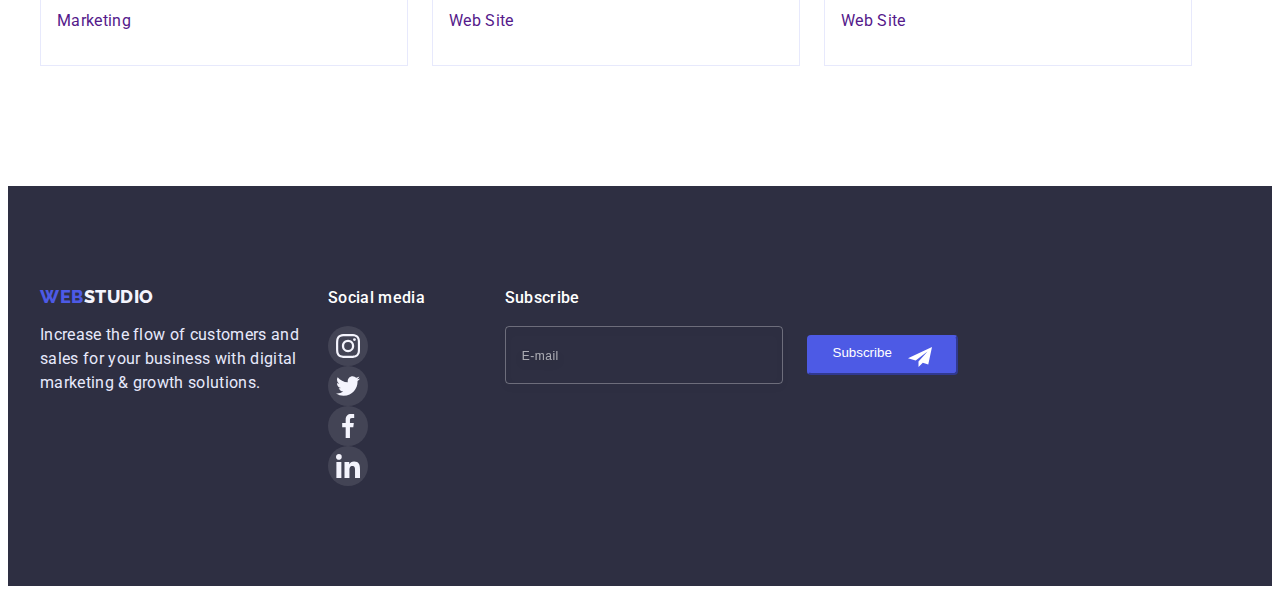
==== commit bf9e4afb: "third commit" ====
--- a/portfolio.html
+++ b/portfolio.html
@@ -55,19 +55,19 @@
           </button>
           <div class="mobile-menu">
             <ul class="mobile-menu-list list">
-              <li class="menu-item">
+              <li>
                 <a
                   href="./index.html"
-                  class="mobile-menu-link mobile-pages link"
+                  class="mobile-menu-link mobile-active-page link"
                   >Studio</a
                 >
               </li>
-              <li class="menu-item">
+              <li>
                 <a href="./index.html" class="mobile-menu-link link"
                   >Portfolio</a
                 >
               </li>
-              <li class="menu-item">
+              <li>
                 <a href="#" class="mobile-menu-link link">Contacts</a>
               </li>
             </ul>
@@ -88,28 +88,28 @@
               </ul>
               <ul class="mobile-list-icon list">
                 <li>
-                  <a href="#" class="icon-container">
+                  <a href="#" class="team-soc-link">
                     <svg width="24" height="24">
                       <use href="./images/icons.svg#icon-instagram"></use>
                     </svg>
                   </a>
                 </li>
                 <li>
-                  <a href="#" class="icon-container">
+                  <a href="#" class="team-soc-link">
                     <svg width="24" height="24">
                       <use href="./images/icons.svg#icon-twitter"></use>
                     </svg>
                   </a>
                 </li>
                 <li>
-                  <a href="#" class="icon-container">
+                  <a href="#" class="team-soc-link">
                     <svg width="24" height="24">
                       <use href="./images/icons.svg#icon-facebook"></use>
                     </svg>
                   </a>
                 </li>
                 <li>
-                  <a href="#" class="icon-container">
+                  <a href="#" class="team-soc-link">
                     <svg width="24" height="24">
                       <use href="./images/icons.svg#icon-linkedin"></use>
                     </svg>
@@ -180,7 +180,7 @@
                     height="300"
                   />
                 </div>
-                <div class="breadcrumbs-text breadcrumbs-border">
+                <div class="breadcrumbs-text">
                   <h3 class="list-title">Banking App Interface Concept</h3>
                   <p class="text">App</p>
                 </div>
@@ -204,7 +204,7 @@
                     height="300"
                   />
                 </div>
-                <div class="breadcrumbs-text breadcrumbs-border">
+                <div class="breadcrumbs-text">
                   <h3 class="list-title">Cashless Payment</h3>
                   <p class="text">Marketing</p>
                 </div>
@@ -228,7 +228,7 @@
                     height="300"
                   />
                 </div>
-                <div class="breadcrumbs-text breadcrumbs-border">
+                <div class="breadcrumbs-text">
                   <h3 class="list-title">Meditaion App</h3>
                   <p class="text">App</p>
                 </div>
@@ -252,7 +252,7 @@
                     height="300"
                   />
                 </div>
-                <div class="breadcrumbs-text breadcrumbs-border">
+                <div class="breadcrumbs-text">
                   <h3 class="list-title">Taxi Service</h3>
                   <p class="text">Marketing</p>
                 </div>
@@ -276,7 +276,7 @@
                     height="300"
                   />
                 </div>
-                <div class="breadcrumbs-text breadcrumbs-border">
+                <div class="breadcrumbs-text">
                   <h3 class="list-title">Screen Illustrations</h3>
                   <p class="text">Design</p>
                 </div>
@@ -300,7 +300,7 @@
                     height="300"
                   />
                 </div>
-                <div class="breadcrumbs-text breadcrumbs-border">
+                <div class="breadcrumbs-text">
                   <h3 class="list-title">Online Courses</h3>
                   <p class="text">Marketing</p>
                 </div>
@@ -324,7 +324,7 @@
                     height="300"
                   />
                 </div>
-                <div class="breadcrumbs-text breadcrumbs-border">
+                <div class="breadcrumbs-text">
                   <h3 class="list-title">Taxi Service</h3>
                   <p class="text">Marketing</p>
                 </div>
@@ -348,7 +348,7 @@
                     height="300"
                   />
                 </div>
-                <div class="breadcrumbs-text breadcrumbs-border">
+                <div class="breadcrumbs-text">
                   <h3 class="list-title">Organic Food</h3>
                   <p class="text">Web Site</p>
                 </div>
@@ -372,7 +372,7 @@
                     height="300"
                   />
                 </div>
-                <div class="breadcrumbs-text breadcrumbs-border">
+                <div class="breadcrumbs-text">
                   <h3 class="list-title">Fresh Coffee</h3>
                   <p class="text">Web Site</p>
                 </div>
@@ -385,7 +385,7 @@
     <footer class="footer">
       <div class="container footer-container">
         <div>
-          <a href="./" class="logo link"
+          <a href="./" class="logo footer-logo link"
             ><span class="accent">Web</span
             ><span class="accent-light">Studio</span></a
           >
@@ -399,28 +399,28 @@
           <ul class="list">
             <li>
               <a href="" class="soc-link">
-                <svg class="soc-icon" width="24" height="24">
+                <svg class="soc-icon">
                   <use href="./images/icons.svg#icon-instagram"></use>
                 </svg>
               </a>
             </li>
             <li>
               <a href="" class="soc-link">
-                <svg class="soc-icon" width="24" height="24">
+                <svg class="soc-icon">
                   <use href="./images/icons.svg#icon-twitter"></use>
                 </svg>
               </a>
             </li>
             <li>
               <a href="" class="soc-link">
-                <svg class="soc-icon" width="24" height="24">
+                <svg class="soc-icon">
                   <use href="./images/icons.svg#icon-facebook"></use>
                 </svg>
               </a>
             </li>
             <li>
               <a href="" class="soc-link">
-                <svg class="soc-icon" width="24" height="24">
+                <svg class="soc-icon">
                   <use href="./images/icons.svg#icon-linkedin"></use>
                 </svg>
               </a>
--- a/css/styles.css
+++ b/css/styles.css
@@ -34,8 +34,6 @@
 
 .list {
   list-style: none;
-  display: flex;
-  column-gap: 24px;
 }
 
 .link {
@@ -55,29 +53,14 @@
   margin: -1px;
 }
 
-.section-img {
-  padding-bottom: 120px;
-}
-.section {
-  padding-top: 120px;
-  padding-bottom: 120px;
-}
-
 .img {
   display: block;
   height: auto;
 }
 
 .container {
-  max-width: 1158px;
   margin: 0 auto;
   padding: 0 15px;
-}
-
-.wrap {
-  flex-wrap: wrap;
-  margin-top: 72px;
-  row-gap: 48px;
 }
 
 @media screen and (min-width: 320px) {
@@ -100,7 +83,7 @@
   font-family: "Raleway";
   font-weight: 800;
   font-size: 18px;
-  line-height: calc(24 / 18);
+  line-height: calc(21 / 18);
   align-items: center;
   letter-spacing: 0.03em;
   text-transform: uppercase;
@@ -110,9 +93,6 @@
 .accent {
   color: var(--social);
 }
-.accent-light {
-  color: var(--main-light-color);
-}
 
 /* --Header-Menu-- */
 
@@ -127,6 +107,15 @@
     width: 100%;
     margin: 0 auto;
     padding: 0 16px;
+  }
+  .header-btn {
+    border: none;
+    background-color: transparent;
+    height: 32px;
+    padding: 0;
+  }
+  .header-btn-svg {
+    fill: var(--main-dark-color);
   }
   .menu-container {
     width: 100%;
@@ -154,7 +143,7 @@
     height: 24px;
     width: 24%;
     border: 1px solid rgba(0, 0, 0, 0.1);
-    background-color: var(--social);
+    background-color: #e7e9fc;
     display: flex;
     justify-content: center;
     align-items: center;
@@ -172,39 +161,39 @@
     flex-direction: column;
     row-gap: 40px;
   }
-  .menu-item {
-  }
   .mobile-menu-link {
-  }
-  .mobile-pages {
+    font-weight: 700;
+    font-size: 36px;
+    line-height: calc(40 / 36);
+    color: var(--main-dark-color);
+    position: relative;
+  }
+  .mobile-active-pages {
     color: var(--hover-color);
   }
-  .mobile-address {
-  }
-  .contact {
-    display: flex;
-    column-gap: 24px;
-  }
-  .contact-item {
-    margin-right: 40px;
+  .contact-item:first-child {
+    margin-bottom: 40px;
   }
   .contact-item-number {
+    font-weight: 600;
+    font-size: 36px;
+    line-height: 40px;
+    font-style: normal;
+    text-transform: capitalize;
+    color: var(--social);
   }
   .contact-item-mail {
+    font-weight: 600;
+    font-size: 36px;
+    line-height: 40px;
+    font-style: normal;
+    text-transform: capitalize;
+    color: var(--social);
   }
   .mobile-list-icon {
     display: flex;
     column-gap: 56px;
     margin-top: 48px;
-  }
-  .header-btn {
-    border: none;
-    background-color: transparent;
-    height: 32px;
-    padding: 0;
-  }
-  .header-btn-svg {
-    fill: var(--main-dark-color);
   }
 }
 
@@ -216,28 +205,113 @@
 
 /* --Nav-- */
 
-.address {
-  margin-left: auto;
-}
-
 .header {
   border-bottom: 1px solid #e7e9fc;
-  padding: 24px 0;
+  padding-top: 24px;
+  padding-bottom: 24px;
   box-shadow: 0px 2px 1px rgba(46, 47, 66, 0.08),
     0px 1px 1px rgba(46, 47, 66, 0.16), 0px 1px 6px rgba(46, 47, 66, 0.08);
 }
 .container-header {
   display: flex;
   align-items: center;
-}
-
-.nav-menu {
-  display: flex;
-}
-
-.menu {
-  margin-left: 76px;
-  display: flex;
+  justify-content: space-between;
+}
+
+@media screen and (min-width: 428px) {
+  .container {
+    max-width: 428px;
+  }
+}
+
+@media screen and (min-width: 767px) {
+  .header-btn {
+    display: none;
+  }
+  .menu-container {
+    display: none;
+  }
+  .header {
+    padding-bottom: 10px;
+  }
+  .container-header {
+    align-items: start;
+  }
+  .container {
+    max-width: 768px;
+  }
+  .nav-menu {
+    display: flex;
+  }
+  .menu {
+    display: flex;
+    margin-left: 120px;
+    column-gap: 40px;
+  }
+  .menu-item-link {
+    font-weight: 500;
+    font-size: 16px;
+    line-height: calc(24 / 16);
+    color: var(--main-dark-color);
+    position: relative;
+  }
+  .active-page::after {
+    content: "";
+    position: absolute;
+    display: block;
+    top: 42px;
+    width: 100%;
+    height: 4px;
+    background: var(--hover-color);
+    border-radius: 2px;
+  }
+  .contact-item-link {
+    font-style: normal;
+    font-size: 12px;
+    line-height: calc(16 / 12);
+    color: #434455;
+    transition: color var(--function);
+  }
+}
+
+@media screen and (min-width: 1200px) {
+  .container {
+    max-width: 1200px;
+  }
+  .header {
+    padding-bottom: 28px;
+  }
+  .menu {
+    margin-left: 76px;
+  }
+  .menu-item-link {
+    font-weight: 600;
+    transition: color var(--function);
+  }
+  .menu-item-link:hover,
+  .menu-item-link:focus {
+    color: var(--hover-color);
+  }
+  .address {
+    margin-left: auto;
+  }
+  .contact {
+    display: flex;
+    column-gap: 24px;
+  }
+  .contact-item:first-child {
+    margin-right: 40px;
+  }
+  .active-page::after {
+    top: 47px;
+  }
+  .contact-item-link {
+    font-size: 16px;
+    line-height: calc(24 / 16);
+  }
+  .contact-item-link:is(:hover, :focus) {
+    color: var(--hover-color);
+  }
 }
 
 .menu-item:not(:first-child) {
@@ -290,89 +364,253 @@
 /* --Hero-- */
 
 .hero {
-  background-color: #2e2f42;
-  background-image: linear-gradient(
-      rgba(46, 47, 66, 0.7),
-      rgba(46, 47, 66, 0.7)
-    ),
-    url(../images/hero-bg.jpg);
+  padding-top: 112px;
+  padding-bottom: 112px;
   background-repeat: no-repeat;
-  background-position: center;
-  background-size: 1440px, 1440px, cover;
-  padding-top: 188px;
-  padding-bottom: 188px;
-}
-
-.hero-title {
-  font-weight: 600;
-  font-size: 56px;
-  line-height: calc(60 / 56);
-  text-align: center;
-  color: #ffffff;
-  max-width: 490px;
-  margin: 0 auto 48px auto;
+  background-position: center center;
 }
 
 .hero-btn-center {
   text-align: center;
 }
 
-.hero-btn {
-  font-family: inherit;
-  background-color: var(--social);
-  font-weight: 500;
-  font-size: 16px;
-  line-height: calc(19 / 16);
-  letter-spacing: 0.04em;
-  color: #ffffff;
-  border-radius: 4px;
-  padding: 16px 32px;
-  min-width: 180px;
-  box-shadow: 0px 4px 4px rgba(0, 0, 0, 0.15);
-  border: 0;
-  transition: background-color var(--function);
-}
-.hero-btn:is(:focus, :hover) {
-  background-color: var(--hover-color);
+@media screen and (min-width: 320px) {
+  .hero {
+    background-image: linear-gradient(
+        rgba(46, 47, 66, 0.7),
+        rgba(46, 47, 66, 0.7)
+      ),
+      url(../images/mobile/mobile-hero-bg.jpg);
+    background-size: 428px, 428px;
+  }
+  .hero-title {
+    max-width: 318px;
+    font-weight: 700;
+    font-size: 36px;
+    line-height: calc(40 / 36);
+    text-align: center;
+    text-transform: capitalize;
+    color: #ffffff;
+    margin: 0 auto 72px auto;
+  }
+  .hero-btn {
+    font-family: inherit;
+    background-color: var(--social);
+    font-weight: 500;
+    font-size: 16px;
+    line-height: calc(24 / 16);
+    letter-spacing: 0.04em;
+    color: #ffffff;
+    border-radius: 4px;
+    padding: 16px 32px;
+    box-shadow: 0px 4px 4px rgba(0, 0, 0, 0.15);
+    min-width: 169px;
+    border: none;
+    transition: background-color var(--function);
+  }
+}
+
+@media (min-device-pixel-ratio: 2) and (min-width: 320px),
+  (min-resolution: 192dpi) and (min-width: 320px),
+  (min-resolution: 2dppx) and (min-width: 320px) {
+  .hero {
+    background-image: linear-gradient(
+        rgba(46, 47, 66, 0.7),
+        rgba(46, 47, 66, 0.7)
+      ),
+      url(../images/mobile/mobile-hero-bg@2x.jpg);
+  }
+}
+
+@media screen and (min-width: 429px) {
+  .hero {
+    background-image: linear-gradient(
+        rgba(46, 47, 66, 0.7),
+        rgba(46, 47, 66, 0.7)
+      ),
+      url(../images/tablet/tablet-hero-bg.jpg);
+    background-size: 768px, 768px;
+  }
+}
+
+@media screen and (min-width: 768px) {
+  .hero {
+    padding-bottom: 108px;
+  }
+  .hero-title {
+    max-width: 494px;
+    font-size: 56px;
+    line-height: calc(60 / 56);
+    margin-bottom: 40px;
+  }
+}
+
+@media (min-device-pixel-ratio: 2) and (min-width: 429px),
+  (min-resolution: 192dpi) and (min-width: 429px),
+  (min-resolution: 2dppx) and (min-width: 429px) {
+  .hero {
+    background-image: linear-gradient(
+        rgba(46, 47, 66, 0.7),
+        rgba(46, 47, 66, 0.7)
+      ),
+      url(../images/tablet/tablet-hero-bg@2x.jpg);
+  }
+}
+
+@media screen and (min-width: 769px) {
+  .hero {
+    background-image: linear-gradient(
+        rgba(46, 47, 66, 0.7),
+        rgba(46, 47, 66, 0.7)
+      ),
+      url(../images/hero-bg.jpg);
+    background-size: 1440px, 1440px, cover;
+  }
+}
+
+@media screen and (min-width: 1200px) {
+  .hero {
+    padding-top: 188px;
+    padding-bottom: 188px;
+  }
+  .hero-title {
+    margin-bottom: 48px;
+  }
+  .modal-btn:hover,
+  .hero-btn:is(:focus, :hover) {
+    background-color: var(--hover-color);
+  }
+}
+@media (min-device-pixel-ratio: 2) and (min-width: 769px),
+  (min-resolution: 192dpi) and (min-width: 769px),
+  (min-resolution: 2dppx) and (min-width: 769px) {
+  .hero {
+    background-image: linear-gradient(
+        rgba(46, 47, 66, 0.7),
+        rgba(46, 47, 66, 0.7)
+      ),
+      url(../images/hero-bg@2x.jpg);
+  }
+}
+
+/* --Astronaut-- */
+
+@media screen and (max-width: 1199px) {
+  .main-svg {
+    display: none;
+  }
+}
+
+@media screen and (min-width: 320px) {
+  .section-astronaut {
+    display: flex;
+    flex-wrap: wrap;
+    row-gap: 72px;
+  }
+  .astronaut-list-title {
+    font-weight: 700;
+    font-size: 36px;
+    line-height: calc(40 / 36);
+    letter-spacing: 0.02em;
+    text-align: center;
+    color: var(--main-dark-color);
+    margin-bottom: 8px;
+  }
+  .astronaut-text {
+    font-weight: 500;
+    font-size: 16px;
+    line-height: calc(24 / 16);
+    color: #434455;
+  }
+}
+
+@media screen and (min-width: 768px) {
+  .list-item {
+    width: 356px;
+  }
+  .section-astronaut {
+    column-gap: 24px;
+  }
+  .astronaut-list-title {
+    text-align: start;
+  }
+}
+
+@media screen and (min-width: 1200px) {
+  .list-item {
+    width: 264px;
+  }
+  .astronaut-list-title {
+    font-weight: 500;
+    font-size: 20px;
+    line-height: 24px;
+  }
+  .astronaut-text {
+    font-weight: 400;
+  }
+  .main-svg-link {
+    background-color: var(--main-light-color);
+    display: flex;
+    justify-content: center;
+    align-items: center;
+    height: 112px;
+    width: 264px;
+    margin-bottom: 8px;
+  }
+  .main-svg {
+    width: 64px;
+    height: 64px;
+  }
 }
 
 /* --Main Text-- */
 
-.main-svg {
-  background-color: #f4f4fd;
-  display: flex;
-  justify-content: center;
-  align-items: center;
-  height: 112px;
-  width: 264px;
-  margin-bottom: 8px;
-}
-
-.list-title {
-  font-style: normal;
-  font-weight: 500;
-  font-size: 20px;
-  line-height: calc(24 / 20);
-  letter-spacing: 0.02em;
-  color: var(--main-dark-color);
-  margin-bottom: 8px;
-}
-
-.text {
-  font-size: 16px;
-  line-height: calc(24 / 16);
-  width: 264px;
-}
-
-.title {
-  font-weight: 600;
-  font-size: 36px;
-  line-height: calc(40 / 36);
-  letter-spacing: 0.02em;
-  text-align: center;
-  text-transform: capitalize;
-  color: var(--main-dark-color);
-  margin-bottom: 72px;
+@media screen and (max-width: 1199px) {
+  .section-img {
+    display: none;
+  }
+  .section-img-list {
+    display: none;
+  }
+}
+
+@media screen and (min-width: 1200px) {
+  .section-img {
+    padding-bottom: 120px;
+  }
+  .section-img-list {
+    display: flex;
+    column-gap: 24px;
+  }
+}
+
+@media screen and (min-width: 320px) {
+  .title {
+    font-weight: 700;
+    font-size: 36px;
+    line-height: calc(40 / 36);
+    text-align: center;
+    text-transform: capitalize;
+    margin-bottom: 72px;
+    color: var(--main-dark-color);
+  }
+  .list-title {
+    font-weight: 500;
+    font-size: 20px;
+    line-height: calc(24 / 20);
+    color: var(--main-dark-color);
+    margin-bottom: 8px;
+  }
+  .text {
+    font-size: 16px;
+    line-height: calc(24 / 16);
+  }
+}
+
+@media screen and (min-width: 1200px) {
+  .text {
+    font-weight: 400;
+  }
 }
 
 /* --Team-- */
@@ -381,92 +619,119 @@
   background-color: var(--main-light-color);
 }
 
-.team-item {
-  flex-basis: calc((100% - 72px) / 4);
-}
-
-.team {
-  background-color: #fff;
-  box-shadow: 0px 1px 6px rgba(46, 47, 66, 0.08),
-    0px 1px 1px rgba(46, 47, 66, 0.16), 0px 2px 1px rgba(46, 47, 66, 0.08);
-  border-radius: 0px 0px 4px 4px;
-}
-
-.team-text {
-  padding-top: 32px;
-  padding-bottom: 32px;
-  text-align: center;
-}
-
-.team-soc-list {
-  display: flex;
-  justify-content: center;
-  gap: 24px;
-}
-
-.team-soc-item {
-  width: 40px;
-  height: 40px;
-}
-
-.team-soc-link {
-  width: 100%;
-  height: 100%;
-  display: flex;
-  border-radius: 50%;
-  margin-top: 8px;
-  background-color: var(--social);
-  align-items: center;
-  justify-content: center;
-  transition: background-color var(--function);
-}
-.team-soc-link:is(:focus, :hover) {
-  background-color: var(--hover-color);
-}
-
-/* --customers-- */
-
-.customers-list {
-  margin: 0 auto;
-}
-
-.customers-link {
-  display: flex;
-  justify-content: center;
-  align-items: center;
-  border: 1px solid var(--text-subt);
-  fill: var(--text-subt);
-  border-radius: 4px;
-  width: 168px;
-  height: 88px;
-  transition: border-color var(--function);
-}
-.customers-link:is(:focus, :hover) {
-  border-color: var(--hover-color);
-}
-.customers-link:is(:focus, :hover) svg {
-  fill: var(--hover-color);
-}
-
-.customers-icon {
-  transition: fill var(--function);
-}
-
-/* --breadcrumbs-- */
+@media screen and (min-width: 320px) {
+  .team {
+    background-color: #ffffff;
+    box-shadow: 0px 1px 6px rgba(46, 47, 66, 0.08),
+      0px 1px 1px rgba(46, 47, 66, 0.16), 0px 2px 1px rgba(46, 47, 66, 0.08);
+    border-radius: 0px 0px 4px 4px;
+  }
+  .team-card-list {
+    display: flex;
+    flex-wrap: wrap;
+    row-gap: 72px;
+    justify-content: center;
+  }
+  .team-text {
+    padding-top: 32px;
+    padding-bottom: 32px;
+    text-align: center;
+  }
+  .team-soc-list {
+    display: flex;
+    column-gap: 24px;
+    justify-content: center;
+    margin-top: 8px;
+  }
+  .team-soc-link {
+    display: flex;
+    justify-content: center;
+    align-items: center;
+    fill: var(--main-light-color);
+    background-color: var(--social);
+    border-radius: 50%;
+    height: 40px;
+    width: 40px;
+    transition: background-color var(--function);
+  }
+  .team-soc-icon {
+    width: 16px;
+    height: 16px;
+  }
+}
+
+@media screen and (min-width: 768px) {
+  .team-card-list {
+    row-gap: 64px;
+    column-gap: 24px;
+  }
+}
+
+@media screen and (min-width: 1200px) {
+  .team-soc-link:is(:focus, :hover) {
+    background-color: var(--hover-color);
+  }
+}
+
+/* --Customers-- */
+
+@media screen and (min-width: 320px) {
+  .customers-list {
+    display: flex;
+    flex-wrap: wrap;
+    justify-content: center;
+    column-gap: 16px;
+    row-gap: 72px;
+  }
+  .customers-icon {
+    height: 56px;
+    width: 104px;
+    transition: fill var(--function);
+  }
+  .customers-link {
+    display: flex;
+    justify-content: center;
+    align-items: center;
+    border: 1px solid var(--text-subt);
+    fill: var(--text-subt);
+    border-radius: 4px;
+    width: 190px;
+    height: 88px;
+    transition: border-color var(--function);
+  }
+  .customers-link:is(:focus, :hover) {
+    border-color: var(--hover-color);
+    fill: var(--hover-color);
+  }
+}
+
+@media screen and (min-width: 768px) {
+  .customers-list {
+    column-gap: 24px;
+  }
+  .customers-link {
+    width: 168px;
+  }
+}
+
+/* --Breadcrumbs-- */
 
 .breadcrumbs {
   padding-top: 100px;
   padding-bottom: 120px;
 }
 
-.breadcrumbs-text {
-  padding-left: 16px;
-  padding-top: 32px;
-  padding-bottom: 32px;
-}
-
 .breadcrumbs-list {
-  justify-content: center;
+  display: flex;
+  flex-wrap: wrap;
+  column-gap: 24px;
+  row-gap: 16px;
+}
+
+@media screen and (min-width: 768px) {
+  .breadcrumbs-list {
+    justify-content: center;
+  }
 }
 
 .breadcrumbs-btn {
@@ -493,25 +758,36 @@
     0px 2px 2px rgba(0, 0, 0, 0.12);
 }
 
-.breadcrumbs-border {
-  border-bottom: 1px solid #e7e9fc;
-  border-left: 1px solid #e7e9fc;
-  border-right: 1px solid #e7e9fc;
+.wrap {
+  display: flex;
+  justify-content: center;
+  flex-wrap: wrap;
+  margin-top: 72px;
+  row-gap: 48px;
+  column-gap: 24px;
+}
+
+@media screen and (min-width: 768px) {
+  .wrap {
+    justify-content: start;
+  }
 }
 
 .picture {
-  box-shadow: 0px 1px 6px rgba(46, 47, 66, 0.08);
+  flex-basis: calc((100% - 96px) / 3);
+  cursor: pointer;
   transition: box-shadow var(--function);
 }
 
-.picture:is(:focus, :hover) {
-  box-shadow: 0px 1px 6px rgba(46, 47, 66, 0.08),
-    0px 1px 1px rgba(46, 47, 66, 0.16), 0px 2px 1px rgba(46, 47, 66, 0.08);
-  cursor: pointer;
-}
-
-.picture-link:is(:focus, :hover) .overlay {
-  transform: translate(0, 0);
+@media screen and (min-width: 1200px) {
+  .picture:is(:focus, :hover) {
+    box-shadow: 0px 1px 6px rgba(46, 47, 66, 0.08),
+      0px 1px 1px rgba(46, 47, 66, 0.16), 0px 2px 1px rgba(46, 47, 66, 0.08);
+    cursor: pointer;
+  }
+  .picture-link:is(:focus, :hover) .overlay {
+    transform: translate(0, 0);
+  }
 }
 
 .hidden-list {
@@ -533,130 +809,191 @@
 }
 
 .overlay-text {
-  font-weight: 400;
   font-size: 16px;
   line-height: calc(24 / 16);
-  letter-spacing: 0.02em;
-  color: #f4f4fd;
+  color: var(--main-light-color);
+}
+
+.breadcrumbs-text {
+  padding-left: 16px;
+  padding-top: 32px;
+  padding-bottom: 32px;
+  border: 1px solid #e7e9fc;
+  border-top: 0;
 }
 
 /* --Footer-- */
 
-.footer {
-  background-color: var(--main-dark-color);
-  padding: 100px 0;
-}
-
-.footer-container {
-  display: flex;
-}
-
-.footer-text {
-  color: #e7e9fc;
-  margin-top: 16px;
-  width: 264px;
-}
-
-.soc-media {
-  margin-left: 120px;
-}
-
-.media {
-  color: #ffffff;
-  margin-bottom: 16px;
-  font-weight: 500;
-  font-size: 16px;
-  line-height: 24px;
-}
-
-.soc-link {
-  display: flex;
-  justify-content: center;
-  align-items: center;
-  fill: var(--main-light-color);
-  background-color: rgba(255, 255, 255, 0.1);
-  border-radius: 50%;
-  height: 40px;
-  width: 40px;
-  transition: background-color var(--function);
-}
-
-.soc-link:is(:focus, :hover) {
-  background-color: #31d0aa;
-}
-
-.footer-sub {
-  margin-left: 80px;
-}
-.footer-wraper {
-  display: flex;
-  align-items: center;
-  gap: 24px;
-}
-
-.user-mail-sub {
-  border: 1px solid rgba(255, 255, 255, 0.3);
-  filter: drop-shadow(0px 4px 4px rgba(0, 0, 0, 0.15));
-  background-color: transparent;
-  border-radius: 4px;
-  padding: 8px 0 8px 16px;
-  height: 40px;
-  width: 264px;
-  color: #ffffff;
-}
-
-.user-mail-sub::placeholder {
-  font-size: 12px;
-  line-height: 24px;
-  letter-spacing: 0.04em;
-  color: rgba(255, 255, 255, 0.6);
-}
-
-.footer-sub-label {
-  font-weight: 500;
-  font-size: 16px;
-  line-height: 24px;
-  letter-spacing: 0.02em;
-  color: #ffffff;
-  margin-bottom: 16px;
-}
-
-.sub-btn {
-  display: flex;
-  flex-direction: row;
-  justify-content: center;
-  align-self: end;
-  max-height: 40px;
-  gap: 16px;
-  padding: 8px 24px;
-  background: var(--social);
-  border: 0;
-  border-radius: 4px;
-  color: #ffffff;
-  transition: background-color var(--function), box-shadow var(--function),
-    border-color var(--function);
-}
-
-.footer-sub-titel {
-  font-weight: 500;
-  font-size: 16px;
-  line-height: calc(24 / 16);
-  display: flex;
-  align-items: center;
-  text-align: center;
-  letter-spacing: 0.04em;
-}
-
-.sub-btn:is(:hover, :focus) {
-  background-color: var(--hover-color);
-  box-shadow: 0px 4px 4px rgba(0, 0, 0, 0.15);
-  border-color: var(--hover-color);
-}
-
-.sub-svg {
-  height: 24px;
-  width: 24px;
-  fill: #ffffff;
+@media screen and (min-width: 320px) {
+  .footer {
+    background-color: var(--main-dark-color);
+    padding: 96px 0;
+  }
+  .footer-container {
+    display: flex;
+    flex-direction: column;
+    justify-content: center;
+    align-items: center;
+    row-gap: 72px;
+  }
+  .footer-logo {
+    display: flex;
+    justify-content: center;
+  }
+  .accent-light {
+    color: var(--main-light-color);
+  }
+  .footer-text {
+    font-size: 16px;
+    line-height: calc(24 / 16);
+    margin-top: 16px;
+    color: #e7e9fc;
+    width: 264px;
+  }
+  .media {
+    color: #ffffff;
+    margin-bottom: 16px;
+    font-weight: 500;
+    font-size: 16px;
+    line-height: calc(24 / 16);
+    text-align: center;
+  }
+  .soc-media-list {
+    display: flex;
+    column-gap: 16px;
+  }
+  .soc-link {
+    display: flex;
+    justify-content: center;
+    align-items: center;
+    fill: var(--main-light-color);
+    background-color: rgba(255, 255, 255, 0.1);
+    border-radius: 50%;
+    height: 40px;
+    width: 40px;
+    transition: background-color var(--function);
+  }
+  .soc-icon {
+    height: 24px;
+    width: 24px;
+  }
+  .footer-sub {
+    width: 100%;
+  }
+  .footer-sub-label {
+    font-weight: 500;
+    font-size: 16px;
+    line-height: 24px;
+    color: #ffffff;
+    margin-bottom: 16px;
+    text-align: center;
+  }
+  .user-mail-sub {
+    border: 1px solid rgba(255, 255, 255, 0.3);
+    filter: drop-shadow(0px 4px 4px rgba(0, 0, 0, 0.15));
+    background-color: transparent;
+    border-radius: 4px;
+    padding: 8px 0 8px 16px;
+    height: 40px;
+    width: 100%;
+    color: #ffffff;
+    margin-bottom: 16px;
+  }
+  .user-mail-sub::placeholder {
+    font-size: 12px;
+    line-height: 24px;
+    letter-spacing: 0.04em;
+    color: rgba(255, 255, 255, 0.6);
+  }
+  .sub-btn {
+    display: flex;
+    justify-content: center;
+    column-gap: 16px;
+    margin: 0 auto;
+    max-height: 40px;
+    padding: 8px 24px;
+    background: var(--social);
+    border-color: var(--social);
+    border-radius: 4px;
+    color: #ffffff;
+    transition: background-color var(--function), box-shadow var(--function),
+      border-color var(--function);
+  }
+  .sub-svg {
+    height: 24px;
+    width: 24px;
+    fill: #ffffff;
+  }
+}
+
+@media screen and (min-width: 768px) {
+  .footer-container {
+    display: flex;
+    flex-wrap: wrap;
+    flex-direction: row;
+    justify-content: start;
+    align-items: start;
+    row-gap: 72px;
+    width: 552px;
+  }
+  .footer-logo {
+    justify-content: start;
+  }
+  .soc-media {
+    margin-left: 24px;
+  }
+  .media {
+    text-align: start;
+  }
+  .footer-sub {
+    width: 453px;
+  }
+  .footer-sub-label {
+    text-align: start;
+  }
+  .user-mail-sub {
+    width: 264px;
+    margin-bottom: 0;
+  }
+  .footer-wraper {
+    display: flex;
+    align-items: center;
+    column-gap: 24px;
+  }
+  .sub-btn {
+    margin: 0;
+  }
+}
+
+@media screen and (min-width: 1200px) {
+  .footer {
+    padding: 100px 0;
+  }
+  .footer-container {
+    flex-wrap: nowrap;
+    width: 100%;
+    row-gap: 0;
+  }
+  .social-media {
+    margin-left: 120px;
+  }
+  .soc-media-list {
+    column-gap: 24px;
+  }
+  .footer-icon-container:is(:hover, :focus) {
+    background-color: #31d0aa;
+  }
+  .footer-sub {
+    margin-left: 80px;
+  }
+  .user-mail-sub {
+    width: 264px;
+  }
+  .sub-btn:is(:hover, :focus) {
+    background-color: var(--color-hover-effect);
+    box-shadow: 0px 4px 4px rgba(0, 0, 0, 0.15);
+    border-color: var(--color-hover-effect);
+  }
 }
 
 /* -----------modal------------ */
@@ -673,19 +1010,12 @@
   transition: opacity var(--function), visibility var(--function);
 }
 
-.is-hidden {
-  opacity: 0;
-  visibility: hidden;
-  pointer-events: none;
-}
-
 .modal {
   position: absolute;
   top: 50%;
   left: 50%;
   transform: translate(-50%, -50%) scale(1);
   width: 408px;
-  min-height: 576px;
   background: #fcfcfc;
   box-shadow: 0px 1px 1px rgba(0, 0, 0, 0.14), 0px 1px 3px rgba(0, 0, 0, 0.12),
     0px 2px 1px rgba(0, 0, 0, 0.2);
@@ -693,6 +1023,7 @@
   padding: 72px 24px 24px 24px;
   transition: transform 300ms linear;
 }
+
 @media screen and (max-width: 425px) {
   .modal {
     top: 10%;
@@ -707,14 +1038,22 @@
   }
 }
 
+.backdrop.is-hidden {
+  opacity: 0;
+  visibility: hidden;
+  pointer-events: none;
+}
+
 .backdrop.is-hidden .modal {
+  opacity: 0;
   transform: translate(-50%, -50%) scale(0);
 }
 
 .modal-close {
+  position: absolute;
   width: 24px;
   height: 24px;
-  background: #e7e9fc;
+  background-color: #e7e9fc;
   border: 1px solid rgba(0, 0, 0, 0.1);
   border-radius: 50%;
   display: flex;
@@ -722,27 +1061,44 @@
   align-items: center;
   top: 24px;
   right: 24px;
-  position: absolute;
   transition: background-color var(--function);
 }
+.modal-close:is(:hover, :focus) {
+  background-color: var(--hover-color);
+}
+.modal-close:is(:hover, :focus) .modal-close-svg {
+  fill: #ffffff;
+}
 
 .modal-close-svg {
-  fill: #000000;
+  transition: fill var(--function);
   height: 8px;
   width: 8px;
 }
 
-.modal-close:is(:hover, :focus) {
-  background-color: var(--hover-color);
-}
-.modal-close:is(:hover, :focus) .modal-close-svg {
-  fill: #ffffff;
-}
-
-.modal-label {
+.modal-form {
   display: flex;
   flex-direction: column;
+}
+
+.modal-title {
+  font-weight: 500;
+  font-size: 16px;
+  line-height: calc(24 / 16);
+  text-align: center;
+  letter-spacing: 0.02em;
+  color: var(--main-dark-color);
+  margin-bottom: 16px;
+}
+
+.modal-label {
+  display: block;
   margin-bottom: 8px;
+}
+
+.modal-label-comment {
+  display: block;
+  margin-bottom: 16px;
 }
 
 .label-title {
@@ -784,11 +1140,6 @@
 }
 .modal-input:focus + .modal-input-svg {
   fill: var(--social);
-}
-
-.modal-label-comment {
-  display: block;
-  margin-bottom: 16px;
 }
 
 .user-message {
@@ -854,16 +1205,6 @@
   box-shadow: 0px 4px 4px rgba(0, 0, 0, 0.15);
 }
 
-.modal-title {
-  font-weight: 500;
-  font-size: 16px;
-  line-height: calc(24 / 16);
-  text-align: center;
-  letter-spacing: 0.02em;
-  color: var(--main-dark-color);
-  margin-bottom: 16px;
-}
-
 .modal-input {
   width: 100%;
   padding: 8px 0px 8px 38px;
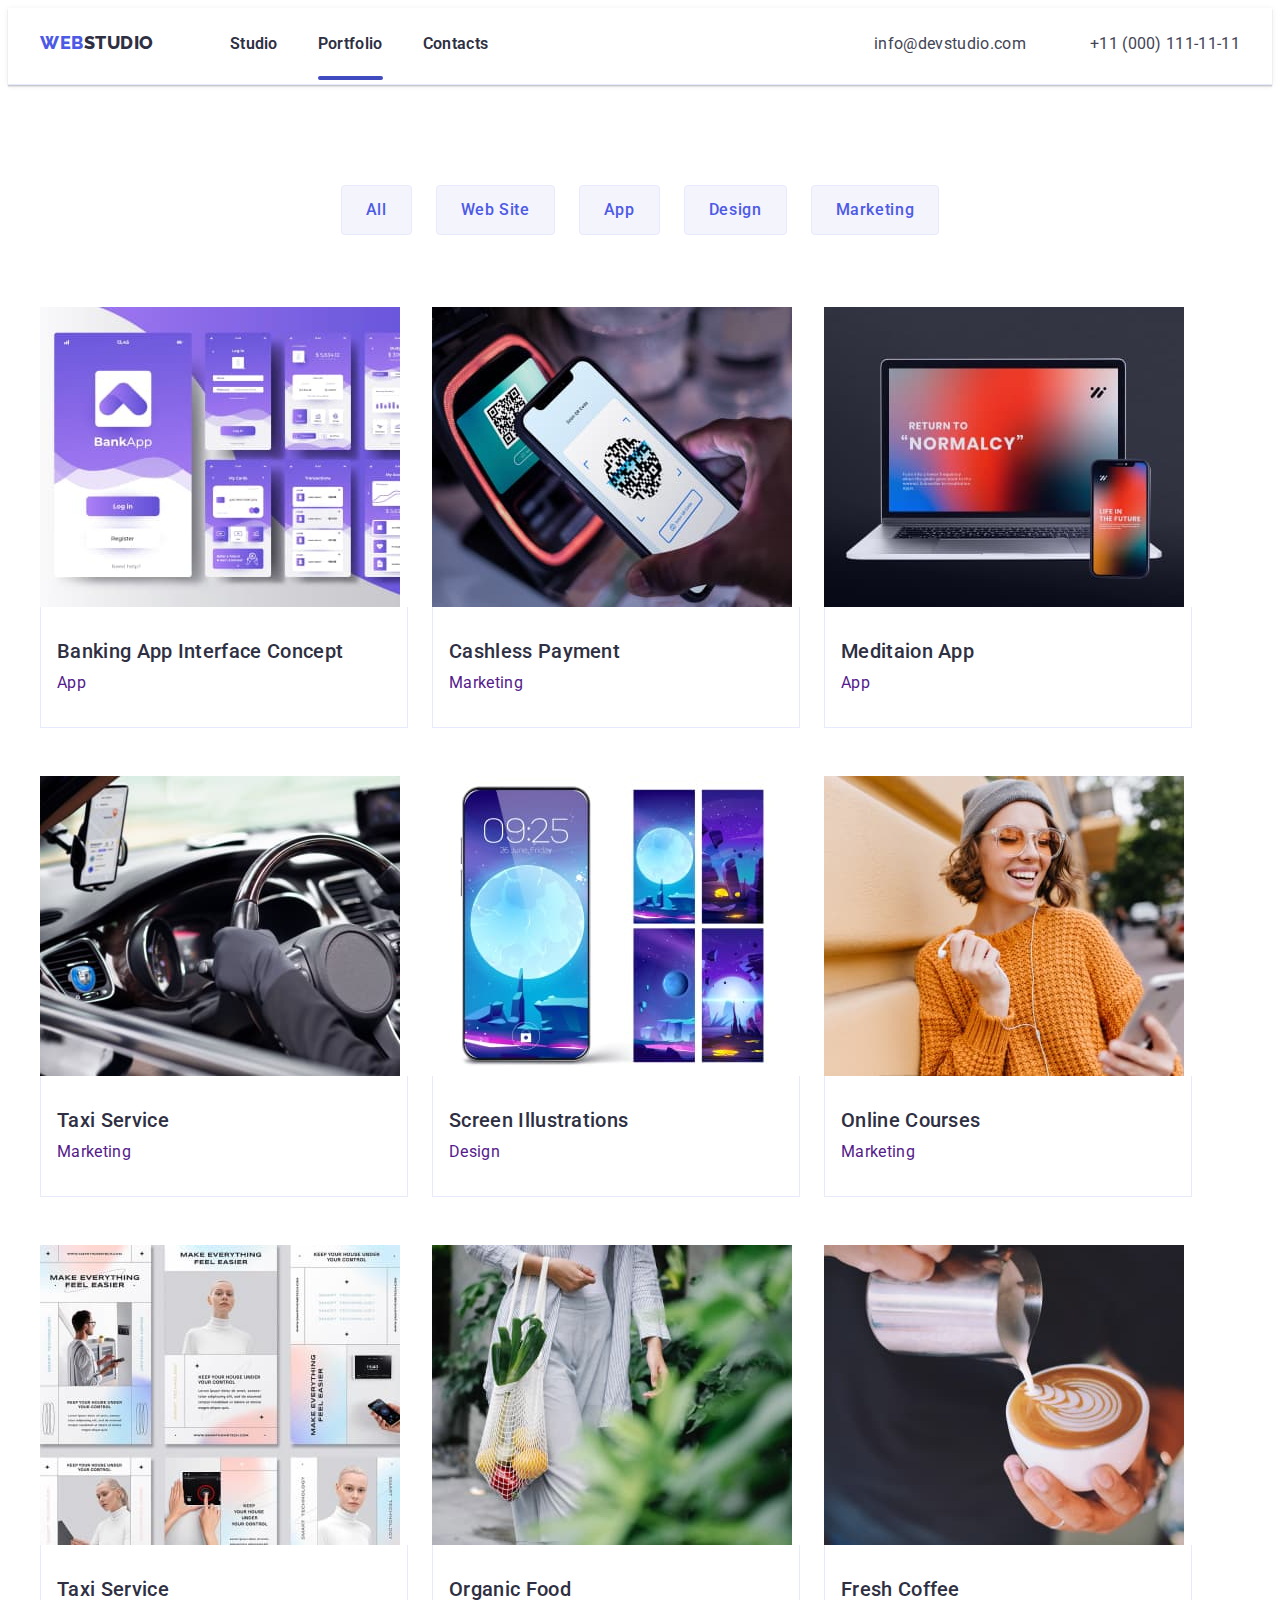
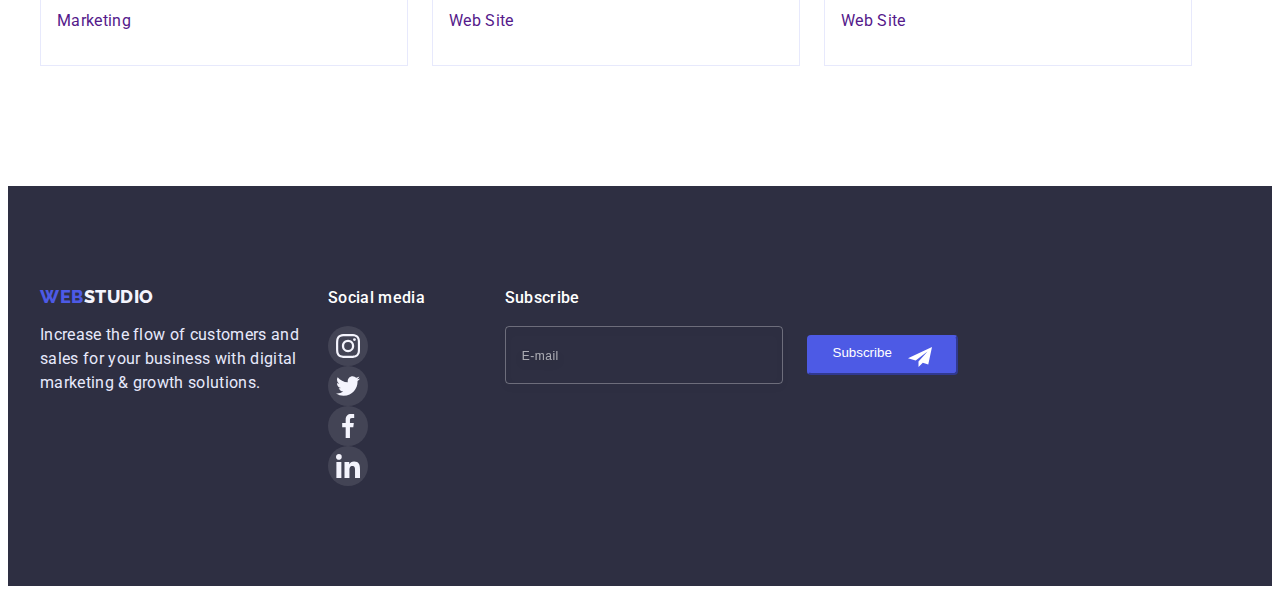
==== commit b375e20e: "Finish" ====
--- a/portfolio.html
+++ b/portfolio.html
@@ -41,90 +41,6 @@
             </li>
           </ul>
         </nav>
-        <!---------- Mobile ---------->
-        <div class="menu-container js-menu-container" id="mobile-menu">
-          <button
-            class="mobile-btn-modal-close js-close-menu"
-            aria-expanded="false"
-            aria-controls="mobile-menu"
-            type="button"
-          >
-            <svg class="svg-close">
-              <use href="./images/icons.svg#icon-close"></use>
-            </svg>
-          </button>
-          <div class="mobile-menu">
-            <ul class="mobile-menu-list list">
-              <li>
-                <a
-                  href="./index.html"
-                  class="mobile-menu-link mobile-active-page link"
-                  >Studio</a
-                >
-              </li>
-              <li>
-                <a href="./index.html" class="mobile-menu-link link"
-                  >Portfolio</a
-                >
-              </li>
-              <li>
-                <a href="#" class="mobile-menu-link link">Contacts</a>
-              </li>
-            </ul>
-            <address class="mobile-address">
-              <ul class="contact list">
-                <li class="contact-item">
-                  <a href="tel:+110001111111" class="contact-item-number link"
-                    >+11 (000) 111-11-11</a
-                  >
-                </li>
-                <li class="contact-item">
-                  <a
-                    href="mailto:info@devstudio.com"
-                    class="contact-item-mail link"
-                    >info@devstudio.com</a
-                  >
-                </li>
-              </ul>
-              <ul class="mobile-list-icon list">
-                <li>
-                  <a href="#" class="team-soc-link">
-                    <svg width="24" height="24">
-                      <use href="./images/icons.svg#icon-instagram"></use>
-                    </svg>
-                  </a>
-                </li>
-                <li>
-                  <a href="#" class="team-soc-link">
-                    <svg width="24" height="24">
-                      <use href="./images/icons.svg#icon-twitter"></use>
-                    </svg>
-                  </a>
-                </li>
-                <li>
-                  <a href="#" class="team-soc-link">
-                    <svg width="24" height="24">
-                      <use href="./images/icons.svg#icon-facebook"></use>
-                    </svg>
-                  </a>
-                </li>
-                <li>
-                  <a href="#" class="team-soc-link">
-                    <svg width="24" height="24">
-                      <use href="./images/icons.svg#icon-linkedin"></use>
-                    </svg>
-                  </a>
-                </li>
-              </ul>
-            </address>
-          </div>
-        </div>
-        <!---------- /Mobile ---------->
-        <button type="button" class="header-btn js-open-menu">
-          <svg class="header-btn-svg" height="32" width="32">
-            <use href="./images/icons.svg#icon-menu"></use>
-          </svg>
-        </button>
         <address class="address">
           <ul class="contact list">
             <li class="contact-item">
@@ -173,11 +89,11 @@
                     </p>
                   </div>
                   <img
+                    srcset="./images/img1@2x.jpg 2x"
                     src="./images/img1.jpg"
                     alt="app"
                     class="img"
                     width="360"
-                    height="300"
                   />
                 </div>
                 <div class="breadcrumbs-text">
@@ -197,11 +113,11 @@
                     </p>
                   </div>
                   <img
+                    srcset="./images/img2@2x.jpg 2x"
                     src="./images/img2.jpg"
                     alt="marketing"
                     class="img"
                     width="360"
-                    height="300"
                   />
                 </div>
                 <div class="breadcrumbs-text">
@@ -221,11 +137,11 @@
                     </p>
                   </div>
                   <img
+                    srcset="./images/img3@2x.jpg 2x"
                     src="./images/img3.jpg"
                     alt="app"
                     class="img"
                     width="360"
-                    height="300"
                   />
                 </div>
                 <div class="breadcrumbs-text">
@@ -245,11 +161,11 @@
                     </p>
                   </div>
                   <img
+                    srcset="./images/img4@2x.jpg 2x"
                     src="./images/img4.jpg"
                     alt="marketing"
                     class="img"
                     width="360"
-                    height="300"
                   />
                 </div>
                 <div class="breadcrumbs-text">
@@ -269,11 +185,11 @@
                     </p>
                   </div>
                   <img
+                    srcset="./images/img5@2x.jpg 2x"
                     src="./images/img5.jpg"
                     alt="design"
                     class="img"
                     width="360"
-                    height="300"
                   />
                 </div>
                 <div class="breadcrumbs-text">
@@ -293,11 +209,11 @@
                     </p>
                   </div>
                   <img
+                    srcset="./images/img6@2x.jpg 2x"
                     src="./images/img6.jpg"
                     alt="marketing"
                     class="img"
                     width="360"
-                    height="300"
                   />
                 </div>
                 <div class="breadcrumbs-text">
@@ -317,11 +233,11 @@
                     </p>
                   </div>
                   <img
+                    srcset="./images/img7@2x.jpg 2x"
                     src="./images/img7.jpg"
                     alt="design"
                     class="img"
                     width="360"
-                    height="300"
                   />
                 </div>
                 <div class="breadcrumbs-text">
@@ -341,11 +257,11 @@
                     </p>
                   </div>
                   <img
+                    srcset="./images/img8@2x.jpg 2x"
                     src="./images/img8.jpg"
                     alt="website"
                     class="img"
                     width="360"
-                    height="300"
                   />
                 </div>
                 <div class="breadcrumbs-text">
@@ -365,11 +281,11 @@
                     </p>
                   </div>
                   <img
+                    srcset="./images/img9@2x.jpg 2x"
                     src="./images/img9.jpg"
                     alt="website"
                     class="img"
                     width="360"
-                    height="300"
                   />
                 </div>
                 <div class="breadcrumbs-text">
--- a/css/styles.css
+++ b/css/styles.css
@@ -118,17 +118,16 @@
     fill: var(--main-dark-color);
   }
   .menu-container {
+    position: fixed;
+    height: 100%;
     width: 100%;
-    height: 100vh;
-    background-color: #ffffff;
-    position: fixed;
     top: 0;
     left: 0;
     overflow: scroll;
+    background-color: #ffffff;
+    padding: 40px;
+    padding-top: 80px;
     z-index: 999;
-    padding-top: 80px;
-    padding: 40px;
-    background-color: #ffffff;
     transform: translateX(100%);
     transition: transform 250ms ease-in-out;
   }
@@ -141,7 +140,7 @@
     right: 40px;
     border-radius: 50%;
     height: 24px;
-    width: 24%;
+    width: 24px;
     border: 1px solid rgba(0, 0, 0, 0.1);
     background-color: #e7e9fc;
     display: flex;
@@ -149,7 +148,7 @@
     align-items: center;
     transition: background-color var(--function);
   }
-  .mobile-menu {
+  .mobile-menu-window {
     height: 100%;
     display: flex;
     flex-direction: column;
@@ -161,7 +160,7 @@
     flex-direction: column;
     row-gap: 40px;
   }
-  .mobile-menu-link {
+  .mobile-menu-item-link {
     font-weight: 700;
     font-size: 36px;
     line-height: calc(40 / 36);
@@ -183,12 +182,11 @@
     color: var(--social);
   }
   .contact-item-mail {
-    font-weight: 600;
-    font-size: 36px;
-    line-height: 40px;
+    font-weight: 500;
+    font-size: 20px;
+    line-height: 24px;
     font-style: normal;
-    text-transform: capitalize;
-    color: var(--social);
+    color: #434455;
   }
   .mobile-list-icon {
     display: flex;
@@ -302,7 +300,7 @@
   .contact-item:first-child {
     margin-right: 40px;
   }
-  .active-page::after {
+  .current::after {
     top: 47px;
   }
   .contact-item-link {
@@ -312,35 +310,17 @@
   .contact-item-link:is(:hover, :focus) {
     color: var(--hover-color);
   }
-}
-
-.menu-item:not(:first-child) {
-  margin-left: 40px;
-}
-
-.menu-item-link {
-  font-weight: 500;
-  font-size: 16px;
-  line-height: calc(24 / 16);
-  letter-spacing: 0.02em;
-  color: var(--main-dark-color);
-  position: relative;
-  transition: color var(--function);
 }
 
 .current::after {
   content: "";
   position: absolute;
   display: block;
-  top: 43px;
+  top: 42px;
   width: 100%;
   height: 4px;
   background: #404bbf;
   border-radius: 2px;
-}
-
-.menu-item-link:is(:focus, :hover) {
-  color: var(--hover-color);
 }
 
 .contact-item-link {
@@ -1049,7 +1029,7 @@
   transform: translate(-50%, -50%) scale(0);
 }
 
-.modal-close {
+.btn-modal-close {
   position: absolute;
   width: 24px;
   height: 24px;
@@ -1063,17 +1043,17 @@
   right: 24px;
   transition: background-color var(--function);
 }
-.modal-close:is(:hover, :focus) {
+.btn-modal-close:is(:hover, :focus) {
   background-color: var(--hover-color);
 }
-.modal-close:is(:hover, :focus) .modal-close-svg {
+.btn-modal-close:is(:hover, :focus) .svg-close {
   fill: #ffffff;
 }
 
-.modal-close-svg {
-  transition: fill var(--function);
+.svg-close {
   height: 8px;
   width: 8px;
+  transition: fill var(--function);
 }
 
 .modal-form {
